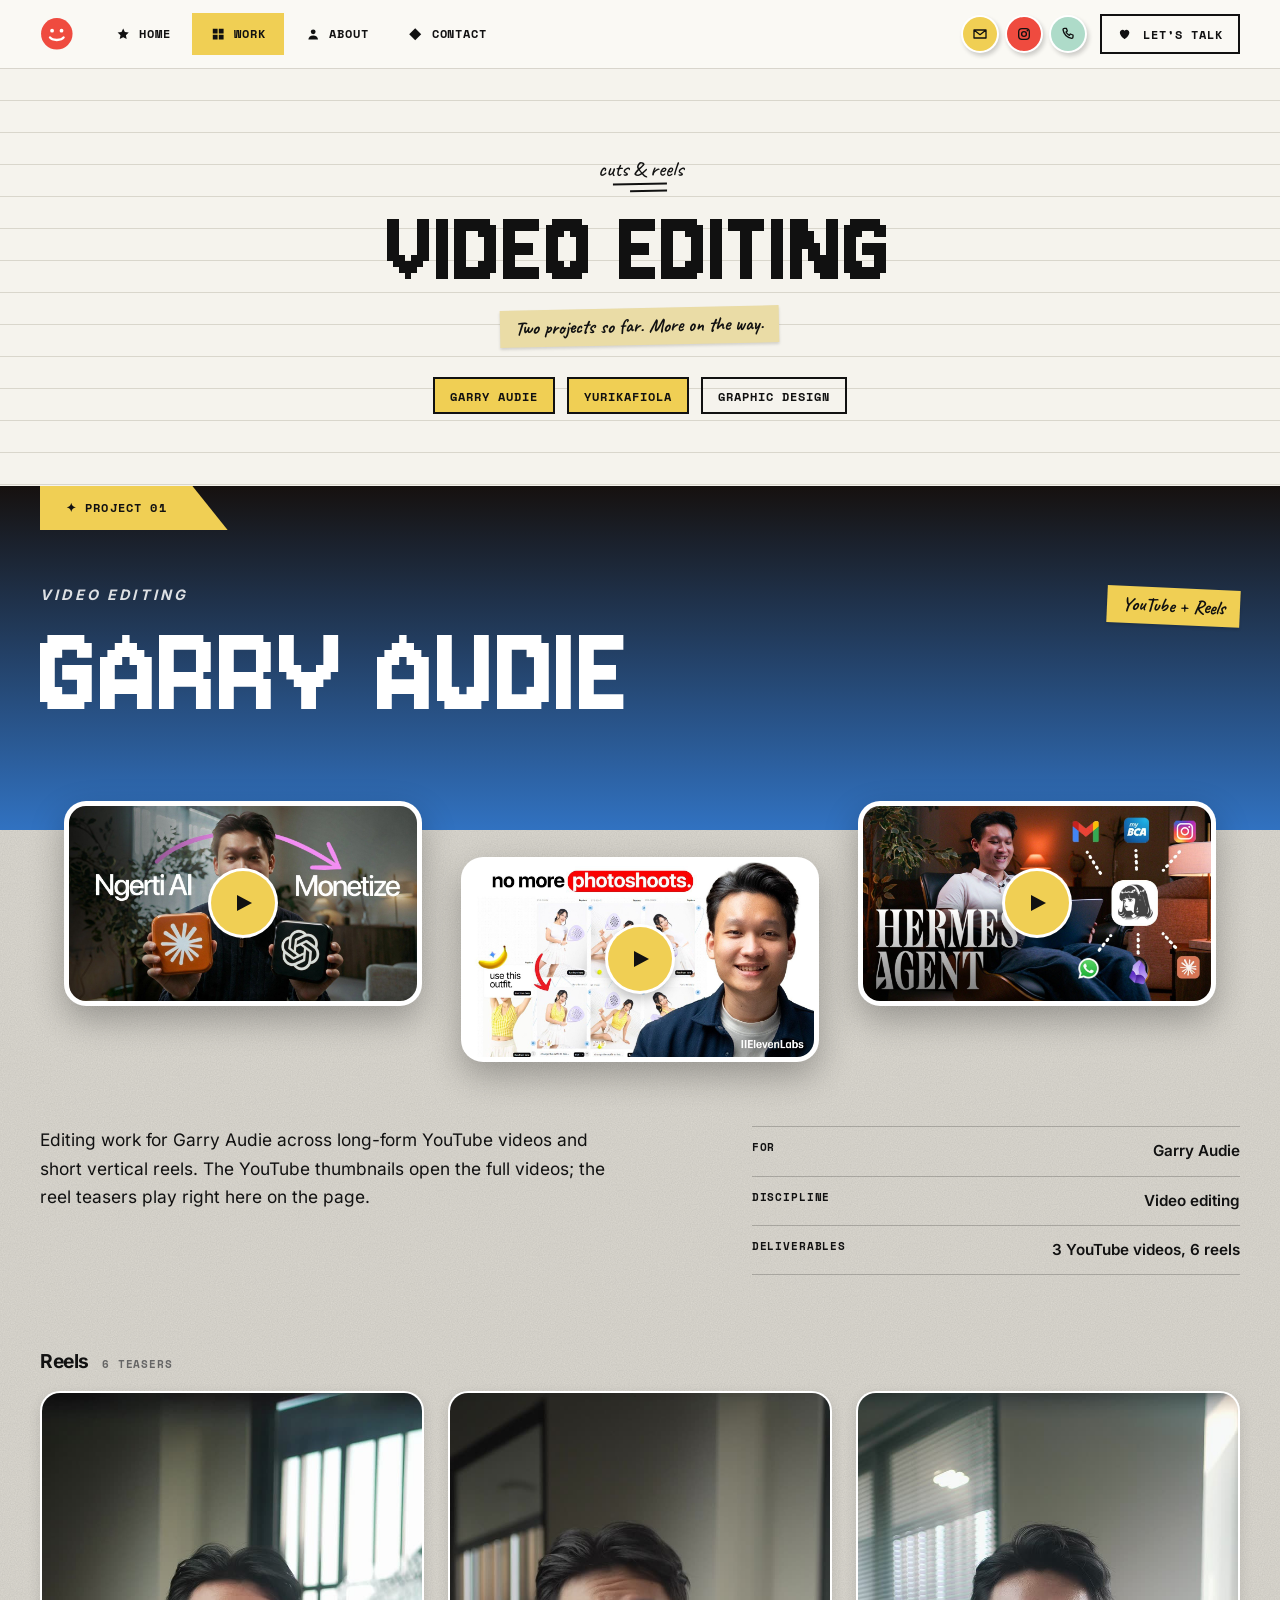
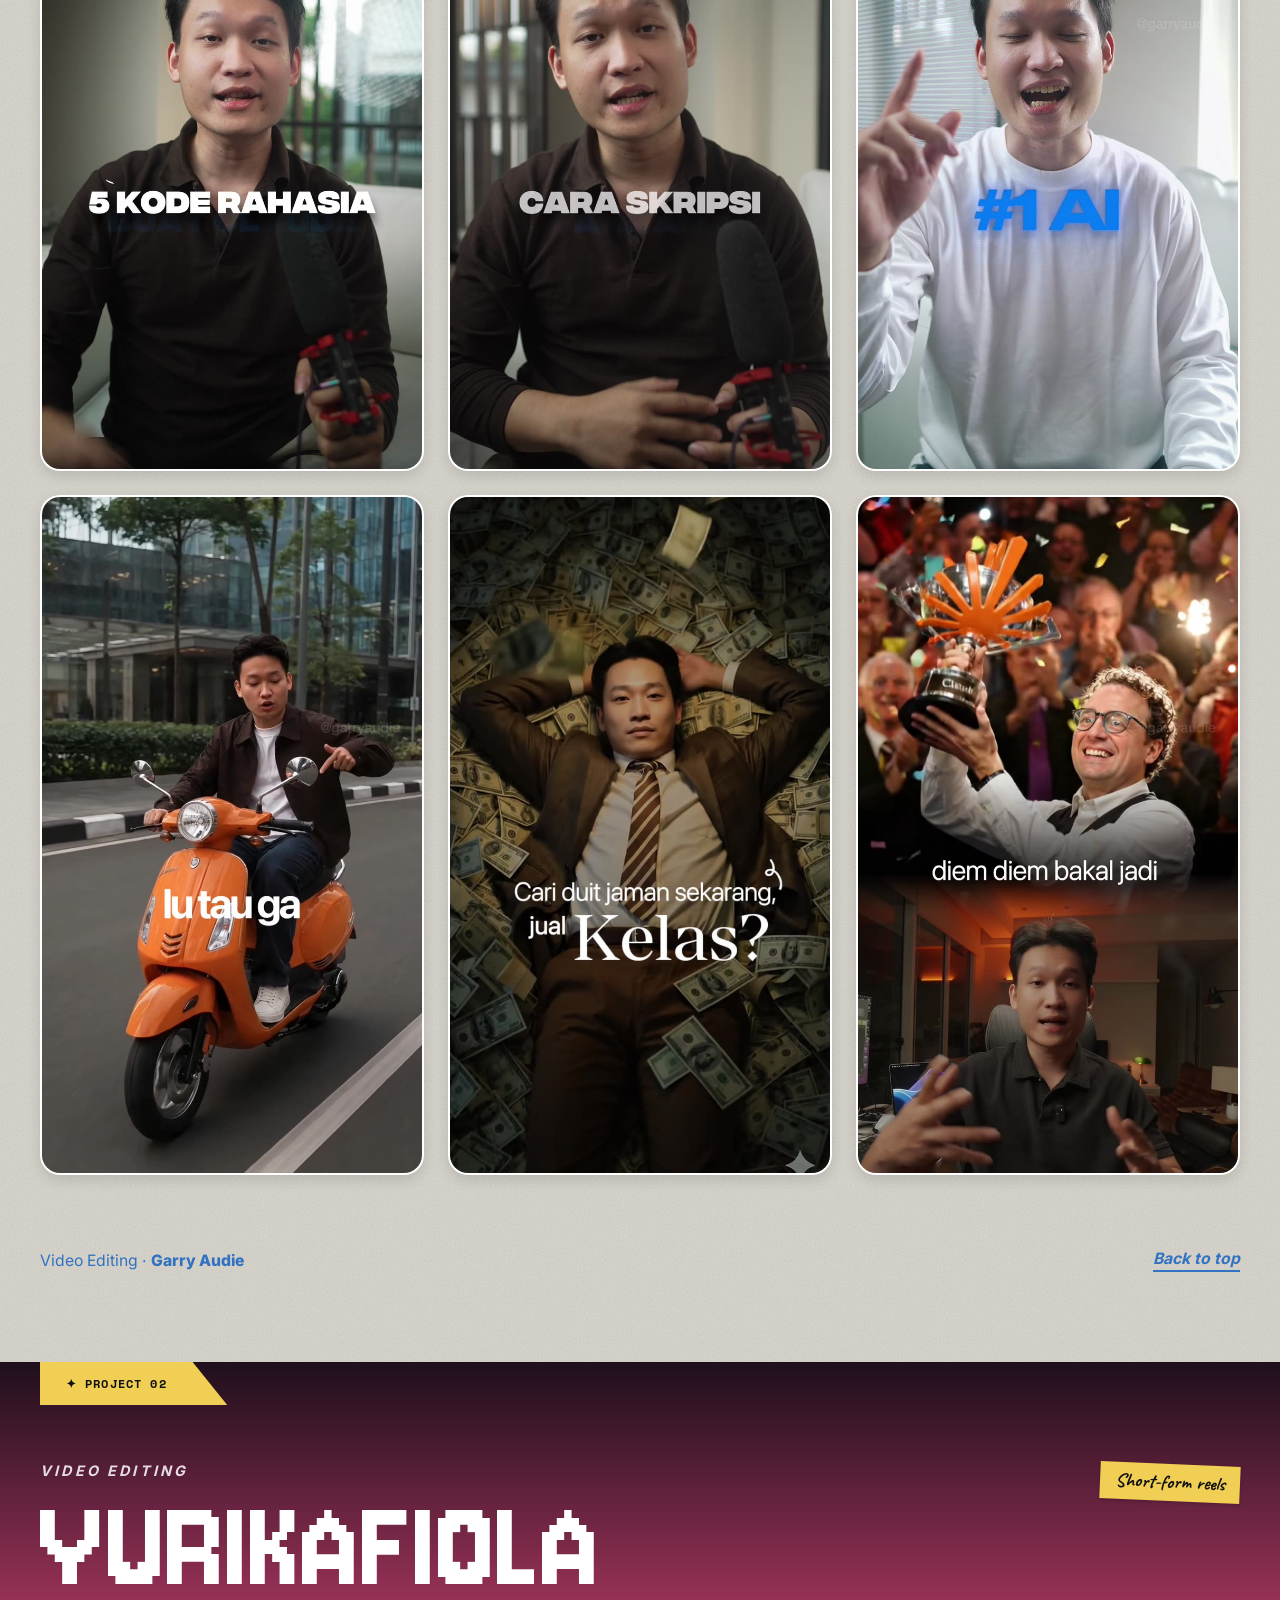
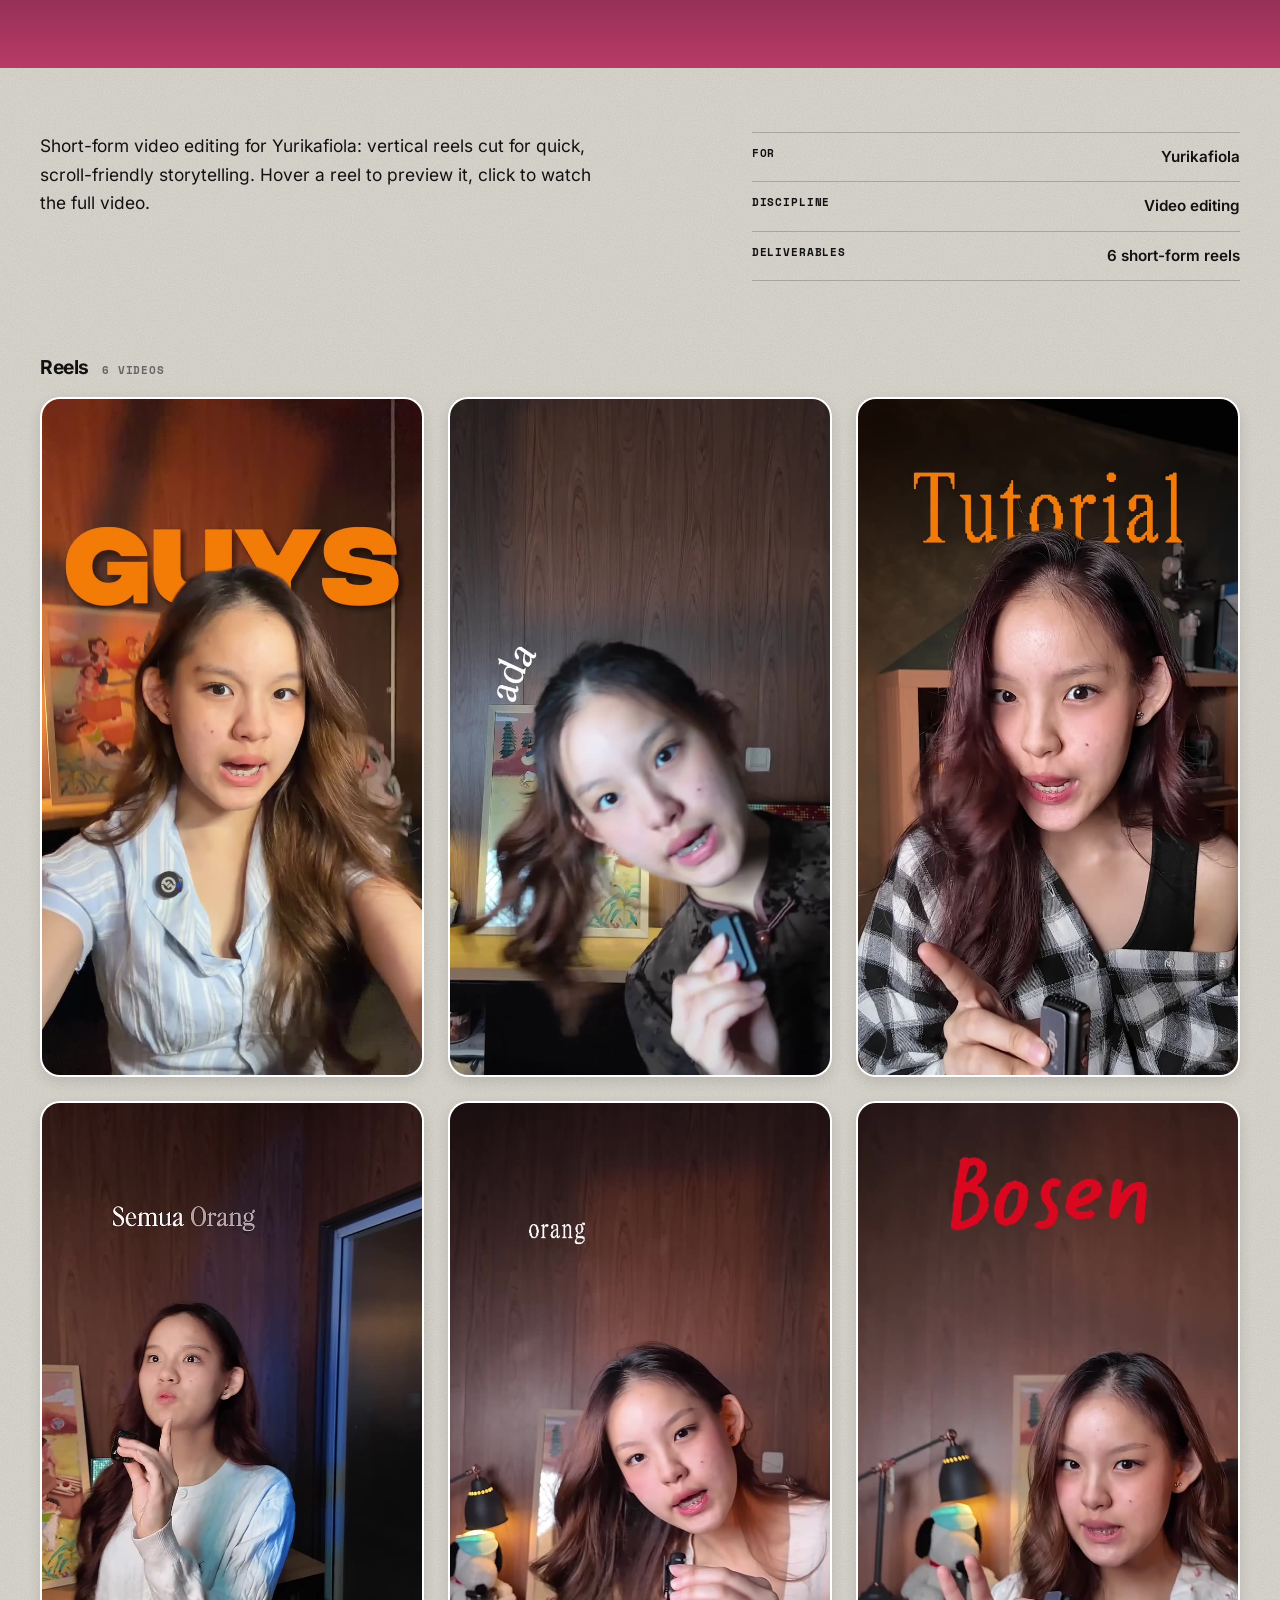
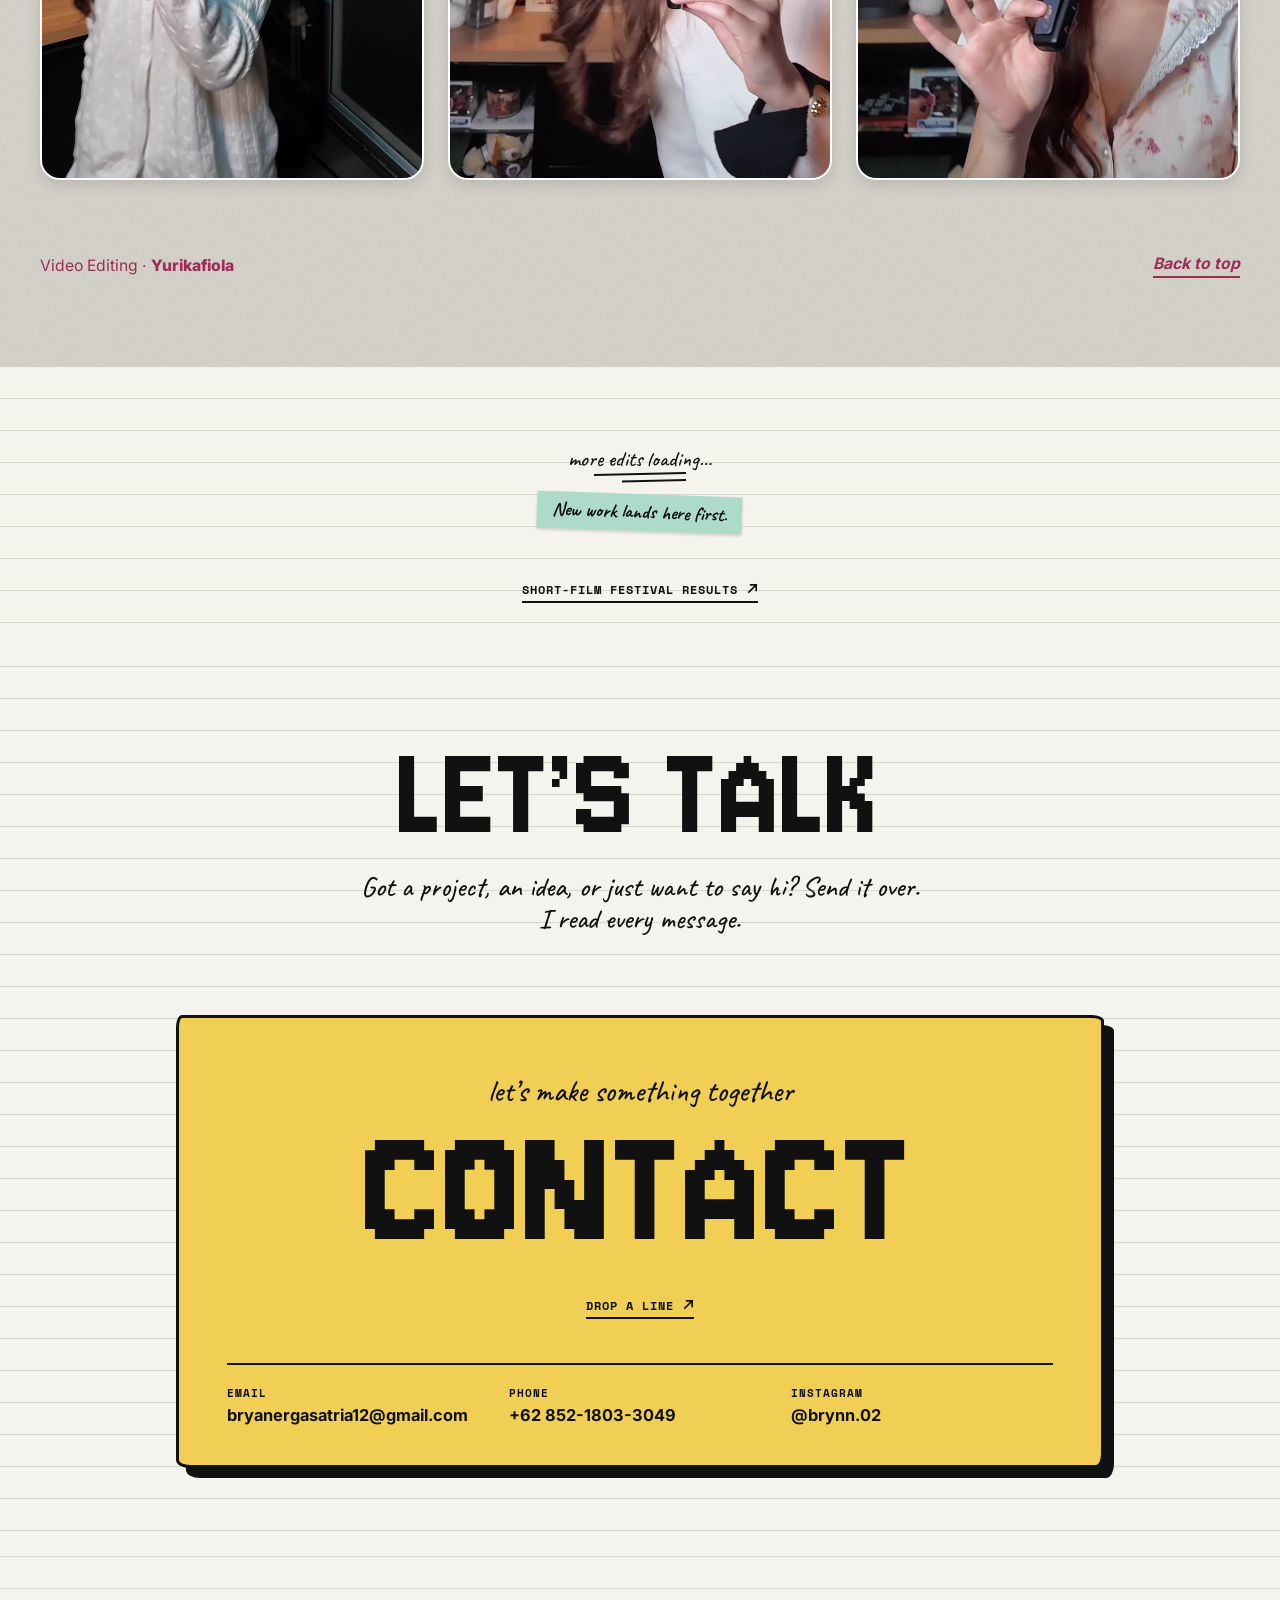
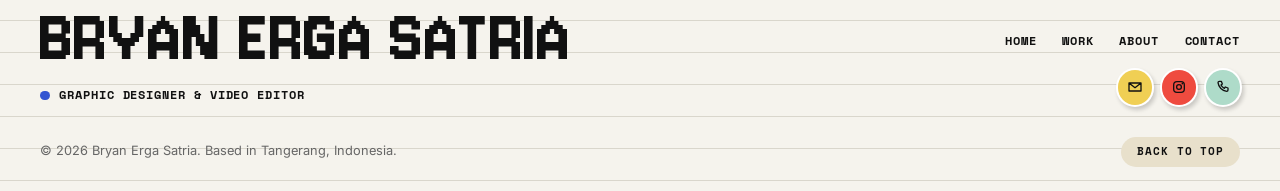
==== video-editing.html @ 9a875f82 "Portfolio Update 2026" ====
<!DOCTYPE html>
<html lang="en">
<head>
  <meta charset="utf-8">
  <meta name="viewport" content="width=device-width, initial-scale=1">
  <title>Video Editing — Bryan Erga Satria</title>
  <meta name="description" content="Video editing projects by Bryan Erga Satria. Coming soon.">
  <meta name="theme-color" content="#f5f3ed">
  <meta property="og:title" content="Video Editing — Bryan Erga Satria">
  <meta property="og:description" content="Video editing projects by Bryan Erga Satria. Coming soon.">
  <meta property="og:type" content="website">
  <link rel="icon" href="data:image/svg+xml,%3Csvg xmlns='http://www.w3.org/2000/svg' viewBox='0 0 32 32'%3E%3Ccircle cx='16' cy='16' r='15' fill='%23ef4b3f'/%3E%3Ccircle cx='11.5' cy='13' r='1.8' fill='%23fff'/%3E%3Ccircle cx='20.5' cy='13' r='1.8' fill='%23fff'/%3E%3Cpath d='M9.5 19.5c2 3.2 11 3.2 13 0' fill='none' stroke='%23fff' stroke-width='2.2' stroke-linecap='round'/%3E%3C/svg%3E">
  <link rel="preload" href="assets/fonts/jersey-10-latin-400-normal.woff2" as="font" type="font/woff2" crossorigin>
  <link rel="stylesheet" href="css/base.css">
  <link rel="stylesheet" href="css/components.css">
  <link rel="stylesheet" href="css/pages.css">
  <script src="js/reels-hover.js" defer></script>

</head>
<body id="top">
  <a class="skip-link" href="#main">Skip to content</a>

  <header class="site-header">
    <nav class="nav" aria-label="Main">
      <a class="nav__brand" href="index.html" aria-label="Bryan Erga Satria, home"><svg viewBox="0 0 32 32" aria-hidden="true"><circle cx="16" cy="16" r="15" fill="#ef4b3f"/><circle cx="11.5" cy="13" r="1.8" fill="#fff"/><circle cx="20.5" cy="13" r="1.8" fill="#fff"/><path d="M9.5 19.5c2 3.2 11 3.2 13 0" fill="none" stroke="#fff" stroke-width="2.2" stroke-linecap="round"/></svg></a>
      <ul class="nav__links">
        <li><a class="nav__link" href="index.html"><svg viewBox="0 0 24 24" aria-hidden="true"><path d="M12 2.5l2.8 6 6.5.7-4.8 4.5 1.3 6.5L12 17l-5.8 3.2 1.3-6.5L2.7 9.2l6.5-.7z" fill="currentColor"/></svg><span>Home</span></a></li>
        <li><a class="nav__link" href="index.html#work" aria-current="page"><svg viewBox="0 0 24 24" aria-hidden="true"><path d="M3 3h8v8H3zM13 3h8v8h-8zM3 13h8v8H3zM13 13h8v8h-8z" fill="currentColor"/></svg><span>Work</span></a></li>
        <li><a class="nav__link" href="about.html"><svg viewBox="0 0 24 24" aria-hidden="true"><circle cx="12" cy="8" r="4" fill="currentColor"/><path d="M4 21c0-4.4 3.6-7 8-7s8 2.6 8 7z" fill="currentColor"/></svg><span>About</span></a></li>
        <li><a class="nav__link" href="#contact"><svg viewBox="0 0 24 24" aria-hidden="true"><path d="M12 2l10 10-10 10L2 12z" fill="currentColor"/></svg><span>Contact</span></a></li>
      </ul>
      <div class="nav__actions">
        <ul class="nav__socials" aria-label="Quick contact">
          <li><a class="dot-btn dot-btn--yellow" href="mailto:bryanergasatria12@gmail.com" aria-label="Email Bryan"><svg viewBox="0 0 24 24" aria-hidden="true"><path d="M3 6h18v12H3zM3 6l9 7 9-7" fill="none" stroke="currentColor" stroke-width="2" stroke-linejoin="round"/></svg></a></li>
          <li><a class="dot-btn dot-btn--coral" href="https://www.instagram.com/brynn.02/" target="_blank" rel="noopener" aria-label="Bryan on Instagram"><svg viewBox="0 0 24 24" aria-hidden="true"><rect x="4" y="4" width="16" height="16" rx="5" fill="none" stroke="currentColor" stroke-width="2"/><circle cx="12" cy="12" r="3.6" fill="none" stroke="currentColor" stroke-width="2"/><circle cx="17" cy="7" r="1.2" fill="currentColor"/></svg></a></li>
          <li><a class="dot-btn dot-btn--mint" href="tel:+6285218033049" aria-label="Call Bryan"><svg viewBox="0 0 24 24" aria-hidden="true"><path d="M6.5 3.5h3l1.5 4-2 1.5a11 11 0 0 0 5 5l1.5-2 4 1.5v3a2 2 0 0 1-2 2A15 15 0 0 1 4.5 5.5a2 2 0 0 1 2-2z" fill="none" stroke="currentColor" stroke-width="2" stroke-linejoin="round"/></svg></a></li>
        </ul>
        <a class="btn btn--sm" href="#contact"><svg viewBox="0 0 24 24" aria-hidden="true"><path d="M12 20.5s-7.5-4.6-7.5-10.4A4.2 4.2 0 0 1 12 7.6a4.2 4.2 0 0 1 7.5 2.5c0 5.8-7.5 10.4-7.5 10.4z" fill="currentColor"/></svg><span>Let&rsquo;s talk</span></a>
      </div>
    </nav>
  </header>

  <main id="main">

    <section class="page-head paper-lines" aria-labelledby="ve-title">
      <div class="container">
        <header class="section-head">
          <p class="hand hand--underlined">cuts &amp; reels</p>
          <h1 class="section-head__title display" id="ve-title">Video Editing</h1>
          <p class="note note--cream">Two projects so far. More on the way.</p>
        </header>
        <nav class="page-head__jump" aria-label="Jump to a project">
          <a class="btn btn--sm btn--yellow" href="#garry-audie">Garry Audie</a>
          <a class="btn btn--sm btn--yellow" href="#yurikafiola">Yurikafiola</a>
          <a class="btn btn--sm" href="graphic-design.html">Graphic Design</a>
        </nav>
      </div>
    </section>

    <!-- =====================================================================
         VIDEO PROJECT TEMPLATE — to add a project, copy the whole
         <article class="project project--video"> block below, then change the
         id, title, text, colours (--project-a/-b/-ink), image/video paths and
         the YouTube hrefs. Put web-sized files in assets/img/video/<name>/web/.
         ===================================================================== -->

    <!-- ============ VIDEO PROJECT 01 · GARRY AUDIE ============ -->
    <article class="project project--video" id="garry-audie" aria-labelledby="ga-title" style="--project-a:#16110f; --project-b:#3172c1; --project-ink:#3172c1">
      <div class="project__hero">
        <span class="folder__tab project__tab">&#10022; Project 01</span>
        <div class="container">
          <header class="project__head">
            <div>
              <p class="project__kind">Video editing</p>
              <h2 class="project__title display" id="ga-title">Garry Audie</h2>
            </div>
            <p class="project__badge note">YouTube + Reels</p>
          </header>
          <h3 class="visually-hidden">YouTube videos</h3>
          <ul class="stories stories--wide" aria-label="YouTube videos: swipe to see all three" tabindex="0">
            <li class="story">
              <a class="story__link" href="https://youtu.be/me0Zrh69WgY?si=-MwRVGGGPpMwlbP0" target="_blank" rel="noopener" aria-label="Watch on YouTube: Ngerti AI, Monetize, presenter holding two app icons">
                <img src="assets/img/video/Garry%20Audie/web/yt-thumb1.jpg" alt="YouTube thumbnail: Ngerti AI, Monetize, presenter holding two app icons" width="1280" height="720" decoding="async">
                <span class="story__play" aria-hidden="true"></span>
              </a>
            </li>
            <li class="story">
              <a class="story__link" href="https://www.youtube.com/watch?v=xWl0jko4P94&t=35s" target="_blank" rel="noopener" aria-label="Watch on YouTube: no more photoshoots, presenter with AI-generated outfit photos">
                <img src="assets/img/video/Garry%20Audie/web/yt-thumb2.jpg" alt="YouTube thumbnail: no more photoshoots, presenter with AI-generated outfit photos" width="1280" height="720" loading="lazy" decoding="async">
                <span class="story__play" aria-hidden="true"></span>
              </a>
            </li>
            <li class="story">
              <a class="story__link" href="https://youtu.be/jevlr9bH1C8?si=Y7hnDaJYx0t_e1X2" target="_blank" rel="noopener" aria-label="Watch on YouTube: Hermes Agent, presenter on a sofa with a laptop and app icons">
                <img src="assets/img/video/Garry%20Audie/web/yt-thumb3.jpg" alt="YouTube thumbnail: Hermes Agent, presenter on a sofa with a laptop and app icons" width="1280" height="720" loading="lazy" decoding="async">
                <span class="story__play" aria-hidden="true"></span>
              </a>
            </li>
          </ul>
        </div>
      </div>

      <div class="project__body">
        <div class="container">
          <div class="project__info">
            <p class="project__desc">Editing work for Garry Audie across long-form YouTube videos and short vertical reels. The YouTube thumbnails open the full videos; the reel teasers play right here on the page.</p>
            <dl class="project__facts">
              <div><dt>For</dt><dd>Garry Audie</dd></div>
              <div><dt>Discipline</dt><dd>Video editing</dd></div>
              <div><dt>Deliverables</dt><dd>3 YouTube videos, 6 reels</dd></div>
            </dl>
          </div>

          <section class="gallery-group" aria-labelledby="ga-reels">
            <h3 class="gallery-group__title" id="ga-reels">Reels <span class="gallery-group__count">6 teasers</span></h3>
            <ul class="gallery gallery--reels">
            <li class="shot shot--video">
              <a href="https://www.tiktok.com/@garryaudie/video/7664337671346588948">
              <video muted loop playsinline preload="metadata" poster="assets/img/video/Garry%20Audie/web/reel-01.jpg" width="720" height="1280" aria-label="Reel teaser 1 of 6">
                <source src="assets/img/video/Garry%20Audie/web/reel-01.mp4" type="video/mp4">
                Your browser can't play this video.
              </video>
              </a>
            </li>
            <li class="shot shot--video">
              <a href="">
              <video muted loop playsinline preload="metadata" poster="assets/img/video/Garry%20Audie/web/reel-02.jpg" width="720" height="1280" aria-label="Reel teaser 2 of 6">
                <source src="assets/img/video/Garry%20Audie/web/reel-02.mp4" type="video/mp4">
                Your browser can't play this video.
              </video>
              </a>
            </li>
            <li class="shot shot--video">
              <a href="https://www.tiktok.com/@garryaudie/video/7676489433645845780">
              <video muted loop playsinline preload="metadata" poster="assets/img/video/Garry%20Audie/web/reel-03.jpg" width="720" height="1280" aria-label="Reel teaser 3 of 6">
                <source src="assets/img/video/Garry%20Audie/web/reel-03.mp4" type="video/mp4">
                Your browser can't play this video.
              </video>
              </a>
            </li>
            <li class="shot shot--video">
              <a href="https://www.tiktok.com/@garryaudie/video/7684215985280208135">
              <video muted loop playsinline preload="metadata" poster="assets/img/video/Garry%20Audie/web/reel-04.jpg" width="720" height="1280" aria-label="Reel teaser 4 of 6">
                <source src="assets/img/video/Garry%20Audie/web/reel-04.mp4" type="video/mp4">
                Your browser can't play this video.
              </video>
              </a>
            </li>
            <li class="shot shot--video">
              <a href="">
              <video muted loop playsinline preload="metadata" poster="assets/img/video/Garry%20Audie/web/reel-05.jpg" width="720" height="1280" aria-label="Reel teaser 5 of 6">
                <source src="assets/img/video/Garry%20Audie/web/reel-05.mp4" type="video/mp4">
                Your browser can't play this video.
              </video>
              </a>
            </li>
            <li class="shot shot--video">
              <video muted loop playsinline preload="metadata" poster="assets/img/video/Garry%20Audie/web/reel-06.jpg" width="720" height="1280" aria-label="Reel teaser 6 of 6">
                <source src="assets/img/video/Garry%20Audie/web/reel-06.mp4" type="video/mp4">
                Your browser can't play this video.
              </video>
            </li>
            </ul>
          </section>

          <p class="project__caption">
            <span>Video Editing &middot; <strong>Garry Audie</strong></span>
            <a href="#top">Back to top</a>
          </p>
        </div>
      </div>
    </article>

    <!-- ============ VIDEO PROJECT 02 · YURIKAFIOLA (reels only) ============ -->
    <article class="project project--video project--reels-only" id="yurikafiola" aria-labelledby="yf-title" style="--project-a:#1f0f1c; --project-b:#b83a67; --project-ink:#9c2d57">
      <div class="project__hero">
        <span class="folder__tab project__tab">&#10022; Project 02</span>
        <div class="container">
          <header class="project__head">
            <div>
              <p class="project__kind">Video editing</p>
              <h2 class="project__title display" id="yf-title">Yurikafiola</h2>
            </div>
            <p class="project__badge note">Short-form reels</p>
          </header>
        </div>
      </div>

      <div class="project__body">
        <div class="container">
          <div class="project__info">
            <p class="project__desc">Short-form video editing for Yurikafiola: vertical reels cut for quick, scroll-friendly storytelling. Hover a reel to preview it, click to watch the full video.</p>
            <dl class="project__facts">
              <div><dt>For</dt><dd>Yurikafiola</dd></div>
              <div><dt>Discipline</dt><dd>Video editing</dd></div>
              <div><dt>Deliverables</dt><dd>6 short-form reels</dd></div>
            </dl>
          </div>

          <section class="gallery-group" aria-labelledby="yf-reels">
            <h3 class="gallery-group__title" id="yf-reels">Reels <span class="gallery-group__count">6 videos</span></h3>
            <ul class="gallery gallery--reels">
            <li class="shot shot--video">
              <!-- ADD REEL LINK 1: paste the video URL into href (replace the #) -->
              <a href="#" target="_blank" rel="noopener" aria-label="Open reel 1 of 6">
                <video muted loop playsinline preload="metadata" poster="assets/img/video/Yurikafiola/web/reel-01.jpg" width="720" height="1280" aria-label="Reel 1 of 6 by Yurikafiola">
                  <source src="assets/img/video/Yurikafiola/web/reel-01.mp4" type="video/mp4">
                  Your browser can't play this video.
                </video>
              </a>
            </li>
            <li class="shot shot--video">
              <!-- ADD REEL LINK 2: paste the video URL into href (replace the #) -->
              <a href="#" target="_blank" rel="noopener" aria-label="Open reel 2 of 6">
                <video muted loop playsinline preload="metadata" poster="assets/img/video/Yurikafiola/web/reel-02.jpg" width="720" height="1280" aria-label="Reel 2 of 6 by Yurikafiola">
                  <source src="assets/img/video/Yurikafiola/web/reel-02.mp4" type="video/mp4">
                  Your browser can't play this video.
                </video>
              </a>
            </li>
            <li class="shot shot--video">
              <!-- ADD REEL LINK 3: paste the video URL into href (replace the #) -->
              <a href="#" target="_blank" rel="noopener" aria-label="Open reel 3 of 6">
                <video muted loop playsinline preload="metadata" poster="assets/img/video/Yurikafiola/web/reel-03.jpg" width="720" height="1280" aria-label="Reel 3 of 6 by Yurikafiola">
                  <source src="assets/img/video/Yurikafiola/web/reel-03.mp4" type="video/mp4">
                  Your browser can't play this video.
                </video>
              </a>
            </li>
            <li class="shot shot--video">
              <!-- ADD REEL LINK 4: paste the video URL into href (replace the #) -->
              <a href="#" target="_blank" rel="noopener" aria-label="Open reel 4 of 6">
                <video muted loop playsinline preload="metadata" poster="assets/img/video/Yurikafiola/web/reel-04.jpg" width="720" height="1280" aria-label="Reel 4 of 6 by Yurikafiola">
                  <source src="assets/img/video/Yurikafiola/web/reel-04.mp4" type="video/mp4">
                  Your browser can't play this video.
                </video>
              </a>
            </li>
            <li class="shot shot--video">
              <!-- ADD REEL LINK 5: paste the video URL into href (replace the #) -->
              <a href="#" target="_blank" rel="noopener" aria-label="Open reel 5 of 6">
                <video muted loop playsinline preload="metadata" poster="assets/img/video/Yurikafiola/web/reel-05.jpg" width="720" height="1280" aria-label="Reel 5 of 6 by Yurikafiola">
                  <source src="assets/img/video/Yurikafiola/web/reel-05.mp4" type="video/mp4">
                  Your browser can't play this video.
                </video>
              </a>
            </li>
            <li class="shot shot--video">
              <!-- ADD REEL LINK 6: paste the video URL into href (replace the #) -->
              <a href="#" target="_blank" rel="noopener" aria-label="Open reel 6 of 6">
                <video muted loop playsinline preload="metadata" poster="assets/img/video/Yurikafiola/web/reel-06.jpg" width="720" height="1280" aria-label="Reel 6 of 6 by Yurikafiola">
                  <source src="assets/img/video/Yurikafiola/web/reel-06.mp4" type="video/mp4">
                  Your browser can't play this video.
                </video>
              </a>
            </li>
            </ul>
          </section>

          <p class="project__caption">
            <span>Video Editing &middot; <strong>Yurikafiola</strong></span>
            <a href="#top">Back to top</a>
          </p>
        </div>
      </div>
    </article>

    <!-- ADD NEW VIDEO PROJECTS ABOVE THIS LINE -->
    <section class="more-soon paper-lines" aria-label="More projects">
      <p class="hand hand--underlined">more edits loading&hellip;</p>
      <p class="note note--mint">New work lands here first.</p>
      <p class="video-note"><a class="link-arrow" href="about.html#awards">Short-film festival results</a></p>
    </section>

  <section class="contact paper-lines" id="contact" aria-labelledby="contact-title">
    <div class="container">
      <h2 class="contact__title display" id="contact-title">Let&rsquo;s talk</h2>
      <p class="contact__intro hand">Got a project, an idea, or just want to say hi? Send it over. I read every message.</p>

      <div class="contact__stage">
        <div class="contact__panel">
          <p class="contact__kicker hand">let&rsquo;s make something together</p>
          <p class="contact__cta display" aria-hidden="true">Contact</p>
          <a class="link-arrow" href="mailto:bryanergasatria12@gmail.com">Drop a line</a>

          <ul class="contact__list">
            <li><span class="contact__label">Email</span><a class="contact__value" href="mailto:bryanergasatria12@gmail.com">bryanergasatria12@gmail.com</a></li>
            <li><span class="contact__label">Phone</span><a class="contact__value" href="tel:+6285218033049">+62 852-1803-3049</a></li>
            <li><span class="contact__label">Instagram</span><a class="contact__value" href="https://www.instagram.com/brynn.02/" target="_blank" rel="noopener">@brynn.02</a></li>
          </ul>
        </div>
      </div>
    </div>
  </section>

  </main>

  <footer class="site-footer">
    <div class="container">
      <div class="footer__top">
        <div>
          <p class="footer__name display">Bryan Erga Satria</p>
          <p class="footer__role mono">Graphic Designer &amp; Video Editor</p>
        </div>
        <div class="footer__side">
          <nav class="footer__nav" aria-label="Footer">
            <a href="index.html">Home</a>
            <a href="index.html#work">Work</a>
            <a href="about.html">About</a>
            <a href="#contact">Contact</a>
          </nav>
          <ul class="nav__socials" aria-label="Social links">
            <li><a class="dot-btn dot-btn--yellow" href="mailto:bryanergasatria12@gmail.com" aria-label="Email Bryan"><svg viewBox="0 0 24 24" aria-hidden="true"><path d="M3 6h18v12H3zM3 6l9 7 9-7" fill="none" stroke="currentColor" stroke-width="2" stroke-linejoin="round"/></svg></a></li>
            <li><a class="dot-btn dot-btn--coral" href="https://www.instagram.com/brynn.02/" target="_blank" rel="noopener" aria-label="Bryan on Instagram"><svg viewBox="0 0 24 24" aria-hidden="true"><rect x="4" y="4" width="16" height="16" rx="5" fill="none" stroke="currentColor" stroke-width="2"/><circle cx="12" cy="12" r="3.6" fill="none" stroke="currentColor" stroke-width="2"/><circle cx="17" cy="7" r="1.2" fill="currentColor"/></svg></a></li>
            <li><a class="dot-btn dot-btn--mint" href="tel:+6285218033049" aria-label="Call Bryan"><svg viewBox="0 0 24 24" aria-hidden="true"><path d="M6.5 3.5h3l1.5 4-2 1.5a11 11 0 0 0 5 5l1.5-2 4 1.5v3a2 2 0 0 1-2 2A15 15 0 0 1 4.5 5.5a2 2 0 0 1 2-2z" fill="none" stroke="currentColor" stroke-width="2" stroke-linejoin="round"/></svg></a></li>
          </ul>
        </div>
      </div>
      <div class="footer__bottom">
        <p>&copy; 2026 Bryan Erga Satria. Based in Tangerang, Indonesia.</p>
        <a class="footer__pill" href="#top">Back to top</a>
      </div>
    </div>
  </footer>
</body>
</html>
---- css/base.css ----
/* ==========================================================================
   BASE — fonts, design tokens, reset, typography, paper textures
   Bryan Erga Satria · Portfolio
   ========================================================================== */

@font-face {
  font-family: "Jersey 10";
  src: url("../assets/fonts/jersey-10-latin-400-normal.woff2") format("woff2");
  font-weight: 400;
  font-display: swap;
}
@font-face {
  font-family: "Inter";
  src: url("../assets/fonts/inter-latin-wght-normal.woff2") format("woff2");
  font-weight: 100 900;
  font-display: swap;
}
@font-face {
  font-family: "Space Mono";
  src: url("../assets/fonts/space-mono-latin-400-normal.woff2") format("woff2");
  font-weight: 400;
  font-display: swap;
}
@font-face {
  font-family: "Space Mono";
  src: url("../assets/fonts/space-mono-latin-700-normal.woff2") format("woff2");
  font-weight: 700;
  font-display: swap;
}
@font-face {
  font-family: "Caveat";
  src: url("../assets/fonts/caveat-latin-500-normal.woff2") format("woff2");
  font-weight: 500;
  font-display: swap;
}
@font-face {
  font-family: "Caveat";
  src: url("../assets/fonts/caveat-latin-700-normal.woff2") format("woff2");
  font-weight: 700;
  font-display: swap;
}
@font-face {
  font-family: "EB Garamond";
  src: url("../assets/fonts/eb-garamond-latin-500-normal.woff2") format("woff2");
  font-weight: 500;
  font-display: swap;
}


:root {
  /* colour */
  --paper: #f5f3ed;
  --paper-line: #d9d6cc;
  --grey: #dcd9d1;
  --surface: #ffffff;
  --ink: #111111;
  --muted: #666666;
  --border: #d8d5cc;
  --yellow: #f0cf54;
  --coral: #ef4b3f;
  --mint: #aedbc9;
  --cream: #eadca6;
  --lavender: #b9c5ee;
  --blue: #3355d1;
  --red-serif: #b3262a;

  /* type */
  --font-display: "Jersey 10", "Arial Narrow", Impact, sans-serif;
  --font-body: "Inter", system-ui, -apple-system, "Segoe UI", Roboto, sans-serif;
  --font-mono: "Space Mono", ui-monospace, "SFMono-Regular", Menlo, monospace;
  --font-hand: "Caveat", "Comic Sans MS", cursive;
  --font-serif: "EB Garamond", Garamond, Georgia, serif;

  /* layout */
  --max: 1200px;
  --gutter: clamp(1.25rem, 4vw, 2.5rem);
  --nav-h: 4.25rem;
  --radius: 20px;

  /* motion */
  --ease: cubic-bezier(0.22, 0.8, 0.3, 1);

  /* paper grain (inline SVG noise, no extra request) */
  --noise: url("data:image/svg+xml,%3Csvg xmlns='http://www.w3.org/2000/svg' width='180' height='180'%3E%3Cfilter id='n'%3E%3CfeTurbulence type='fractalNoise' baseFrequency='.85' numOctaves='2' stitchTiles='stitch'/%3E%3CfeColorMatrix values='0 0 0 0 0 0 0 0 0 0 0 0 0 0 0 0 0 0 .09 0'/%3E%3C/filter%3E%3Crect width='100%25' height='100%25' filter='url(%23n)'/%3E%3C/svg%3E");

  /* small icon: diagonal arrow (used by .link-arrow) */
  --arrow-dark: url("data:image/svg+xml,%3Csvg xmlns='http://www.w3.org/2000/svg' viewBox='0 0 12 12'%3E%3Cpath d='M2 10 10 2M4 2h6v6' fill='none' stroke='%23111' stroke-width='1.8' stroke-linecap='square'/%3E%3C/svg%3E");
  --arrow-light: url("data:image/svg+xml,%3Csvg xmlns='http://www.w3.org/2000/svg' viewBox='0 0 12 12'%3E%3Cpath d='M2 10 10 2M4 2h6v6' fill='none' stroke='%23fff' stroke-width='1.8' stroke-linecap='square'/%3E%3C/svg%3E");
}

/* ---------- Reset ---------------------------------------------------------- */
*,
*::before,
*::after {
  box-sizing: border-box;
}

html {
  scroll-behavior: smooth;
  scroll-padding-top: calc(var(--nav-h) + 1rem);
  -webkit-text-size-adjust: 100%;
          text-size-adjust: 100%;
}

body {
  margin: 0;
  font: 400 1rem/1.6 var(--font-body);
  color: var(--ink);
  background: var(--paper);
  -webkit-font-smoothing: antialiased;
  overflow-x: clip;
}

img,
svg,
picture {
  display: block;
  max-width: 100%;
}
img {
  height: auto;
}

h1, h2, h3, h4, p, ul, ol, dl, dd, figure {
  margin: 0;
}
ul, ol {
  padding: 0;
  list-style: none;
}

a {
  color: inherit;
  text-decoration: none;
}

button {
  font: inherit;
  color: inherit;
}

:focus-visible {
  outline: 3px solid var(--ink);
  outline-offset: 3px;
  border-radius: 2px;
}

::selection {
  background: var(--yellow);
  color: var(--ink);
}

@media (prefers-reduced-motion: reduce) {
  html {
    scroll-behavior: auto;
  }
  *,
  *::before,
  *::after {
    animation: none !important;
    transition: none !important;
  }
}

/* ---------- Accessibility helpers ---------------------------------------- */
.visually-hidden {
  position: absolute !important;
  width: 1px;
  height: 1px;
  margin: -1px;
  padding: 0;
  overflow: hidden;
  clip: rect(0 0 0 0);
  clip-path: inset(50%);
  white-space: nowrap;
  border: 0;
}

.skip-link {
  position: fixed;
  top: 0.75rem;
  left: 0.75rem;
  z-index: 1000;
  padding: 0.6rem 1rem;
  background: var(--ink);
  color: #fff;
  font: 700 0.8rem/1 var(--font-mono);
  text-transform: uppercase;
  transform: translateY(-200%);
}
.skip-link:focus {
  transform: none;
}

/* ---------- Layout helpers ------------------------------------------------- */
.container {
  width: min(100% - 2 * var(--gutter), var(--max));
  margin-inline: auto;
}

.section {
  padding-block: clamp(3.5rem, 8vw, 7rem);
}

/* ---------- Paper surfaces -------------------------------------------------- */
/* ruled notebook paper (hero, featured works, contact) */
.paper-lines {
  background-color: var(--paper);
  background-image: repeating-linear-gradient(
    to bottom,
    transparent 0 31px,
    var(--paper-line) 31px 32px
  );
}

/* blue graph paper (about) */
.paper-grid {
  background-color: #e6e5e1;
  background-image:
    linear-gradient(rgba(74, 104, 190, 0.2) 1px, transparent 1px),
    linear-gradient(90deg, rgba(74, 104, 190, 0.2) 1px, transparent 1px),
    var(--noise);
  background-size: 28px 28px, 28px 28px, 180px 180px;
}

/* ---------- Typography ------------------------------------------------------ */
/* Pixel display face — big headings */
.display {
  font-family: var(--font-display);
  font-weight: 400;
  line-height: 0.82;
  letter-spacing: 0.005em;
  text-transform: uppercase;
}

/* handwritten annotations */
.hand {
  font-family: var(--font-hand);
  font-weight: 500;
  font-size: 1.35rem;
  line-height: 1.15;
}

/* small mono label */
.mono {
  font-family: var(--font-mono);
  font-weight: 700;
  font-size: 0.72rem;
  letter-spacing: 0.08em;
  text-transform: uppercase;
}

/* section header block (handwritten lead-in + display title + taped note) */
.section-head {
  display: grid;
  justify-items: center;
  gap: 0.75rem;
  text-align: center;
  margin-bottom: clamp(2.5rem, 6vw, 4.5rem);
}
.section-head__title {
  font-size: clamp(3.6rem, 9vw, 7rem);
}
---- css/components.css ----
/* ==========================================================================
   COMPONENTS — reusable pieces shared across every page
   ========================================================================== */

/* ---------- Navbar ---------------------------------------------------------- */
.site-header {
  position: sticky;
  top: 0;
  z-index: 100;
  background: rgba(250, 249, 245, 0.94);
  border-bottom: 1px solid var(--border);
  -webkit-backdrop-filter: blur(8px);
          backdrop-filter: blur(8px);
}

.nav {
  display: flex;
  align-items: center;
  gap: 0.75rem;
  min-height: var(--nav-h);
  width: min(100% - 2 * var(--gutter), 1360px);
  margin-inline: auto;
}

.nav__brand {
  flex: none;
  width: 2.1rem;
  height: 2.1rem;
  transition: transform 0.3s var(--ease);
}
.nav__brand:hover {
  transform: rotate(-12deg) scale(1.08);
}

.nav__links {
  display: flex;
  gap: 0.2rem;
  margin-left: 0.75rem;
}

.nav__link {
  position: relative;
  display: inline-flex;
  align-items: center;
  gap: 0.55rem;
  padding: 0.85rem 1.15rem;
  font: 700 0.72rem/1 var(--font-mono);
  letter-spacing: 0.08em;
  text-transform: uppercase;
  transition: background-color 0.2s;
}
.nav__link svg {
  width: 0.9rem;
  height: 0.9rem;
  flex: none;
}
/* underline that slides in on hover */
.nav__link::after {
  content: "";
  position: absolute;
  left: 1.15rem;
  right: 1.15rem;
  bottom: 0.45rem;
  height: 2px;
  background: currentColor;
  transform: scaleX(0);
  transform-origin: left;
  transition: transform 0.28s var(--ease);
}
.nav__link:hover::after {
  transform: scaleX(1);
}
.nav__link[aria-current="page"] {
  background: var(--yellow);
}
.nav__link[aria-current="page"]::after {
  display: none;
}

.nav__actions {
  display: flex;
  align-items: center;
  gap: 0.9rem;
  margin-left: auto;
}
.nav__socials {
  display: flex;
  gap: 0.6rem;
}

/* round social buttons */
.dot-btn {
  display: grid;
  place-items: center;
  width: 2.15rem;
  height: 2.15rem;
  border-radius: 50%;
  color: var(--ink);
  box-shadow: 0 0 0 2px #fff, 2px 3px 4px 2px rgba(0, 0, 0, 0.18);
  transition: transform 0.25s var(--ease);
}
.dot-btn svg {
  width: 1rem;
  height: 1rem;
}
.dot-btn:hover {
  transform: translateY(-3px) rotate(-6deg);
}
.dot-btn--yellow { background: var(--yellow); }
.dot-btn--coral  { background: var(--coral); }
.dot-btn--mint   { background: var(--mint); }

/* ---------- Buttons --------------------------------------------------------- */
.btn {
  display: inline-flex;
  align-items: center;
  gap: 0.7rem;
  padding: 0.85rem 1.2rem;
  border: 2px solid var(--ink);
  background: transparent;
  color: var(--ink);
  font: 700 0.76rem/1 var(--font-mono);
  letter-spacing: 0.08em;
  text-transform: uppercase;
  cursor: pointer;
  transition: transform 0.2s var(--ease), box-shadow 0.2s var(--ease),
    background-color 0.2s, color 0.2s;
}
.btn svg {
  width: 0.95rem;
  height: 0.95rem;
}
.btn:hover {
  transform: translate(-2px, -2px);
  box-shadow: 4px 4px 0 var(--ink);
}
.btn--sm {
  padding: 0.65rem 0.95rem;
}

/* dark button with coloured square icon, as in the reference */
.btn--dark {
  gap: 0.9rem;
  padding: 0.45rem 1.3rem 0.45rem 0.45rem;
  background: var(--ink);
  color: #fff;
}
.btn--dark:hover {
  box-shadow: 4px 4px 0 var(--coral);
}
.btn__icon {
  display: grid;
  place-items: center;
  width: 2.1rem;
  height: 2.1rem;
  background: var(--coral);
}
.btn__icon::after {
  content: "";
  width: 0.8rem;
  height: 0.8rem;
  background: var(--arrow-light) center / contain no-repeat;
}

.btn--yellow {
  background: var(--yellow);
}

/* text link with underline + diagonal arrow */
.link-arrow {
  display: inline-flex;
  align-items: center;
  gap: 0.55rem;
  padding-bottom: 0.4rem;
  border-bottom: 2px solid currentColor;
  font: 700 0.76rem/1 var(--font-mono);
  letter-spacing: 0.08em;
  text-transform: uppercase;
}
.link-arrow::after {
  content: "";
  width: 0.7rem;
  height: 0.7rem;
  background: var(--arrow-dark) center / contain no-repeat;
  transition: transform 0.2s var(--ease);
}
.link-arrow:hover::after {
  transform: translate(3px, -3px);
}
.link-arrow--light {
  color: #fff;
}
.link-arrow--light::after {
  background-image: var(--arrow-light);
}

/* ---------- Stickers, notes, tape, doodles ----------------------------------- */
.chip {
  display: inline-block;
  padding: 0.5rem 1rem;
  border-radius: 999px;
  font: 700 0.7rem/1 var(--font-mono);
  letter-spacing: 0.08em;
  text-transform: uppercase;
  box-shadow: 0 0 0 3px rgba(255, 255, 255, 0.9), 0 4px 8px rgba(0, 0, 0, 0.12);
}
.chip--mint  { background: var(--mint); }
.chip--cream { background: var(--cream); }
.chip--yellow { background: var(--yellow); }

.note {
  display: inline-block;
  padding: 0.5rem 0.95rem;
  background: var(--yellow);
  color: var(--ink);
  font: 700 1.2rem/1.1 var(--font-hand);
  box-shadow: 0 2px 3px rgba(0, 0, 0, 0.14);
  transform: rotate(-2.5deg);
}
.note--mint  { background: var(--mint); transform: rotate(2deg); }
.note--cream { background: var(--cream); transform: rotate(-1.2deg); }

/* translucent washi tape; ends are notched */
.tape {
  position: absolute;
  z-index: 3;
  width: 5.4rem;
  height: 1.7rem;
  background: rgba(240, 207, 84, 0.62);
  transform: rotate(-5deg);
  pointer-events: none;
  clip-path: polygon(0 0, 4% 12%, 0 25%, 4% 38%, 0 50%, 4% 62%, 0 75%, 4% 88%, 0 100%,
    100% 100%, 96% 88%, 100% 75%, 96% 62%, 100% 50%, 96% 38%, 100% 25%, 96% 12%, 100% 0);
}
.tape--white { background: rgba(255, 255, 255, 0.7); }
.tape--pink  { background: rgba(244, 163, 190, 0.6); }
.tape--blue  { background: rgba(160, 182, 240, 0.65); }

/* double hand-drawn underline */
.hand--underlined {
  position: relative;
  display: inline-block;
  padding-bottom: 0.65rem;
}
.hand--underlined::after {
  content: "";
  position: absolute;
  left: 18%;
  right: 18%;
  bottom: 0;
  height: 9px;
  background:
    linear-gradient(currentColor 0 0) top / 100% 2px no-repeat,
    linear-gradient(currentColor 0 0) bottom right / 70% 2px no-repeat;
  transform: rotate(-1.2deg);
}

/* inline svg doodles (arrows, scribbles) */
.doodle {
  position: absolute;
  pointer-events: none;
  overflow: visible;
}

/* ---------- Tags ---------------------------------------------------------------- */
.tags {
  display: flex;
  flex-wrap: wrap;
  gap: 0.5rem;
}
.tag {
  display: inline-block;
  padding: 0.6rem 0.85rem;
  background: var(--ink);
  color: #fff;
  font: 700 0.7rem/1 var(--font-mono);
  letter-spacing: 0.08em;
  text-transform: uppercase;
  transition: background-color 0.2s, color 0.2s, transform 0.2s var(--ease);
}
a.tag:hover {
  background: #fff;
  color: var(--ink);
  transform: translateY(-2px);
}

/* ---------- Folder panels (Featured Works) --------------------------------------- */
.folders {
  display: grid;
  gap: clamp(2.5rem, 5vw, 4rem);
}

.folder {
  --folder: var(--yellow);
  position: relative;
}
.folder--coral {
  --folder: var(--coral);
}

.folder__tab {
  display: inline-flex;
  align-items: center;
  gap: 0.6rem;
  padding: 1rem 3.8rem 1rem 1.6rem;
  background: var(--folder);
  font: 700 0.74rem/1 var(--font-mono);
  letter-spacing: 0.1em;
  text-transform: uppercase;
  clip-path: polygon(0 0, calc(100% - 2.2rem) 0, 100% 100%, 0 100%);
}

.folder__body {
  position: relative;
  display: grid;
  grid-template-columns: minmax(0, 1fr) minmax(0, 1.05fr);
  gap: clamp(1.5rem, 4vw, 3.5rem);
  min-height: 27rem;
  padding: clamp(1.5rem, 4vw, 3.25rem);
  background: var(--folder);
}

.folder__info {
  display: flex;
  flex-direction: column;
  align-items: flex-start;
  gap: 1.1rem;
}
.folder__meta {
  display: flex;
  align-items: center;
  gap: 0.6rem;
}
.folder__meta::before {
  content: "";
  width: 0.55rem;
  height: 0.55rem;
  border-radius: 50%;
  background: var(--ink);
}
.folder__title {
  font: 700 clamp(2.6rem, 6vw, 4.4rem)/1 var(--font-body);
  letter-spacing: -0.04em;
}
.folder__text {
  max-width: 24rem;
  font-size: 0.95rem;
  line-height: 1.55;
}
.folder__info .tags {
  margin-top: auto;
  padding-top: 1.5rem;
}

.folder__media {
  position: relative;
  display: block;
  align-self: center;
}

/* paper collage of posters (Graphic Design folder) */
.collage {
  position: relative;
  min-height: clamp(19rem, 34vw, 25rem);
}
.collage__item {
  position: absolute;
  width: 46%;
  padding: 0.4rem;
  background: #fff;
  box-shadow: 0 8px 20px rgba(0, 0, 0, 0.22);
  transition: transform 0.4s var(--ease);
}
.collage__item img {
  width: 100%;
  aspect-ratio: 4 / 5;
  object-fit: cover;
}
.collage__item:nth-child(1) { left: 0;   top: 14%; transform: rotate(-7deg); }
.collage__item:nth-child(2) { left: 27%; top: 0;   transform: rotate(2deg); z-index: 2; }
.collage__item:nth-child(3) { right: 0;  top: 17%; transform: rotate(8deg); }

.folder:hover .collage__item:nth-child(1) { transform: rotate(-10deg) translate(-8px, 4px); }
.folder:hover .collage__item:nth-child(2) { transform: rotate(1deg) translateY(-8px); }
.folder:hover .collage__item:nth-child(3) { transform: rotate(11deg) translate(8px, 4px); }

/* ---------- Video player mock (placeholder visual) ----------------------------------- */
.player {
  position: relative;
  border: 3px solid var(--ink);
  background: var(--ink);
  box-shadow: 8px 8px 0 rgba(17, 17, 17, 0.9);
}
.player__screen {
  position: relative;
  display: grid;
  place-items: center;
  aspect-ratio: 16 / 9;
  background:
    repeating-linear-gradient(0deg, rgba(255, 255, 255, 0.04) 0 2px, transparent 2px 5px),
    radial-gradient(120% 120% at 30% 20%, #3a3a3a 0%, #151515 60%);
}
.player__rec {
  position: absolute;
  top: 0.9rem;
  left: 1rem;
  display: flex;
  align-items: center;
  gap: 0.5rem;
  color: #fff;
  font: 700 0.66rem/1 var(--font-mono);
  letter-spacing: 0.1em;
}
.player__rec::before {
  content: "";
  width: 0.6rem;
  height: 0.6rem;
  border-radius: 50%;
  background: var(--coral);
}
.player__play {
  display: grid;
  place-items: center;
  width: clamp(3.6rem, 9vw, 5.5rem);
  aspect-ratio: 1;
  border-radius: 50%;
  background: var(--yellow);
  transition: transform 0.3s var(--ease);
}
.player__play::before {
  content: "";
  margin-left: 8%;
  border-style: solid;
  border-width: 0.9rem 0 0.9rem 1.5rem;
  border-color: transparent transparent transparent var(--ink);
}
.player:hover .player__play {
  transform: scale(1.08);
}
.player__timeline {
  display: grid;
  gap: 0.35rem;
  padding: 0.7rem 0.9rem 0.9rem;
  background: #1c1c1c;
}
.player__row {
  display: flex;
  gap: 0.3rem;
}
.clip {
  height: 0.8rem;
  border-radius: 2px;
  background: var(--yellow);
  flex: none;
  width: var(--w, 20%);
}
.clip--coral { background: var(--coral); }
.clip--mint  { background: var(--mint); }
.clip--ghost { background: transparent; }
.player__stamp {
  position: absolute;
  right: -0.8rem;
  bottom: 18%;
  padding: 0.55rem 0.9rem;
  border: 3px solid var(--ink);
  background: #fff;
  color: var(--ink);
  font: 700 0.8rem/1 var(--font-mono);
  letter-spacing: 0.14em;
  text-transform: uppercase;
  transform: rotate(-7deg);
  box-shadow: 4px 4px 0 var(--ink);
}

/* ---------- Postage-stamp photo frame (About) ----------------------------------------- */
.stamp-wrap {
  position: relative;
  filter: drop-shadow(0 8px 10px rgba(0, 0, 0, 0.22));
  transform: rotate(-2deg);
}
.stamp {
  --r: 8px;
  --g: 22px;
  padding: calc(var(--r) * 2.4);
  background: #fff;
  -webkit-mask:
    radial-gradient(circle var(--r) at 50% 0, #0000 97%, #000) 50% 0 / var(--g) var(--r) repeat-x,
    radial-gradient(circle var(--r) at 50% 100%, #0000 97%, #000) 50% 100% / var(--g) var(--r) repeat-x,
    radial-gradient(circle var(--r) at 0 50%, #0000 97%, #000) 0 50% / var(--r) var(--g) repeat-y,
    radial-gradient(circle var(--r) at 100% 50%, #0000 97%, #000) 100% 50% / var(--r) var(--g) repeat-y,
    linear-gradient(#000 0 0) 50% 50% / calc(100% - 2 * var(--r)) calc(100% - 2 * var(--r)) no-repeat;
          mask:
    radial-gradient(circle var(--r) at 50% 0, #0000 97%, #000) 50% 0 / var(--g) var(--r) repeat-x,
    radial-gradient(circle var(--r) at 50% 100%, #0000 97%, #000) 50% 100% / var(--g) var(--r) repeat-x,
    radial-gradient(circle var(--r) at 0 50%, #0000 97%, #000) 0 50% / var(--r) var(--g) repeat-y,
    radial-gradient(circle var(--r) at 100% 50%, #0000 97%, #000) 100% 50% / var(--r) var(--g) repeat-y,
    linear-gradient(#000 0 0) 50% 50% / calc(100% - 2 * var(--r)) calc(100% - 2 * var(--r)) no-repeat;
}
.stamp__photo {
  aspect-ratio: 4 / 5;
  overflow: hidden;
  background: var(--yellow);
}
.stamp__photo img {
  width: 100%;
  height: 100%;
  object-fit: cover;
  object-position: 48% 12%;
  transform: scale(1.22);
  transform-origin: 48% 18%;
}

/* ---------- Software tool tiles ------------------------------------------------------- */
.tools {
  display: flex;
  flex-wrap: wrap;
  gap: 0.9rem 0.8rem;
}
.tool {
  display: grid;
  justify-items: center;
  gap: 0.4rem;
  width: 4.4rem;
}
.tool__icon {
  display: grid;
  place-items: center;
  width: 3.2rem;
  height: 3.2rem;
  border: 2px solid currentColor;
  border-radius: 0.85rem;
  background: var(--tile, var(--ink));
  font: 700 1.1rem/1 var(--font-body);
  letter-spacing: -0.04em;
  transition: transform 0.25s var(--ease);
}
.tool__icon img {
  display: block;
  width: 70%;
  height: 70%;
  object-fit: contain;
}
.tool:hover .tool__icon {
  transform: translateY(-3px) rotate(-4deg);
}
.tool__name {
  font: 700 0.6rem/1.15 var(--font-mono);
  letter-spacing: 0.04em;
  text-align: center;
  text-transform: uppercase;
}
.tool__icon--ps { --tile: #001e36; color: #31a8ff; }
.tool__icon--ai { --tile: #2e1400; color: #ff9a00; }
.tool__icon--pr { --tile: #0b0b4a; color: #a9a9ff; }
.tool__icon--ae { --tile: #1a083b; color: #c99aff; }
.tool__icon--cc { --tile: #f6f3f3; color: #090909; }
.tool__icon--fg { --tile: #ffffff; color: #111111; }

/* ---------- Contact section (closing statement) ----------------------------------------- */
.contact {
  padding: clamp(3.5rem, 8vw, 6.5rem) 0 clamp(3rem, 7vw, 5.5rem);
  text-align: center;
}
.contact__title {
  font-size: clamp(4.4rem, 12vw, 8.8rem);
}
.contact__intro {
  max-width: 36rem;
  margin: 1.1rem auto 0;
  font-size: clamp(1.35rem, 2.5vw, 1.75rem);
}

.contact__stage {
  position: relative;
  width: min(100%, 58rem);
  margin: clamp(3.5rem, 7vw, 5rem) auto 0;
}
.contact__panel {
  position: relative;
  padding: clamp(2rem, 5vw, 3.5rem) clamp(1.25rem, 4vw, 3rem) clamp(1.5rem, 3vw, 2.25rem);
  border: 3px solid var(--ink);
  border-radius: 6px 12px 8px 14px / 12px 6px 14px 8px;
  background: var(--yellow);
  box-shadow: 10px 10px 0 var(--ink);
}
.contact__kicker {
  font-size: clamp(1.4rem, 3vw, 1.9rem);
}
.contact__cta {
  margin: 0.4rem 0 1.6rem;
  font-size: clamp(5rem, 16vw, 11.5rem);
}
.contact__list {
  display: grid;
  grid-template-columns: repeat(3, minmax(0, 1fr));
  gap: 1.25rem;
  margin-top: clamp(1.75rem, 4vw, 2.75rem);
  padding-top: 1.4rem;
  border-top: 2px solid var(--ink);
  text-align: left;
}
.contact__label {
  display: block;
  margin-bottom: 0.3rem;
  font: 700 0.66rem/1 var(--font-mono);
  letter-spacing: 0.1em;
  text-transform: uppercase;
}
.contact__value {
  display: inline-block;
  font: 700 1.02rem/1.3 var(--font-body);
  overflow-wrap: anywhere;
  background: linear-gradient(currentColor 0 0) left bottom / 0 2px no-repeat;
  transition: background-size 0.3s var(--ease);
}
.contact__value:hover {
  background-size: 100% 2px;
}

/* sticky note that overlaps the panel */
.note-card {
  position: absolute;
  z-index: 4;
  top: -3.2rem;
  left: -4%;
  width: min(17.5rem, 70%);
  padding: 1.1rem 1.1rem 1rem;
  background: var(--lavender);
  box-shadow: 0 6px 14px rgba(0, 0, 0, 0.16);
  text-align: left;
  transform: rotate(-4deg);
}
.note-card__who {
  display: flex;
  align-items: center;
  gap: 0.6rem;
  margin-bottom: 0.6rem;
  font: 700 0.9rem/1.2 var(--font-body);
}
.note-card__avatar {
  flex: none;
  width: 2.1rem;
  height: 2.1rem;
  overflow: hidden;
  border-radius: 50%;
  background: var(--yellow);
}
.note-card__avatar img {
  width: 100%;
  height: 100%;
  object-fit: cover;
  object-position: 48% 12%;
  transform: scale(1.5);
  transform-origin: 48% 20%;
}
.note-card p {
  font-size: 0.78rem;
  line-height: 1.5;
}

/* ---------- Footer ----------------------------------------------------------------------- */
.site-footer {
  padding: clamp(2rem, 5vw, 3rem) 0 1.5rem;
  border-top: 1px solid var(--border);
  background-color: var(--paper);
  background-image: repeating-linear-gradient(
    to bottom, transparent 0 31px, var(--paper-line) 31px 32px);
}
.footer__top {
  display: flex;
  flex-wrap: wrap;
  align-items: flex-end;
  justify-content: space-between;
  gap: 1.5rem 3rem;
}
.footer__name {
  font-size: clamp(3.2rem, 8vw, 5rem);
}
.footer__role {
  display: flex;
  align-items: center;
  gap: 0.6rem;
  margin-top: 1rem;
}
.footer__role::before {
  content: "";
  width: 0.6rem;
  height: 0.6rem;
  border-radius: 50%;
  background: var(--blue);
}
.footer__side {
  display: grid;
  justify-items: end;
  gap: 1.2rem;
}
.footer__nav {
  display: flex;
  flex-wrap: wrap;
  gap: 0.5rem 1.6rem;
}
.footer__nav a {
  font: 700 0.72rem/1 var(--font-mono);
  letter-spacing: 0.08em;
  text-transform: uppercase;
  background: linear-gradient(currentColor 0 0) left bottom / 0 2px no-repeat;
  padding-bottom: 0.3rem;
  transition: background-size 0.28s var(--ease);
}
.footer__nav a:hover {
  background-size: 100% 2px;
}
.footer__bottom {
  display: flex;
  flex-wrap: wrap;
  align-items: center;
  justify-content: space-between;
  gap: 1rem;
  margin-top: 2rem;
  color: var(--muted);
  font-size: 0.8rem;
}
.footer__pill {
  padding: 0.6rem 1rem;
  border-radius: 999px;
  background: #e8e0cb;
  color: var(--ink);
  font: 700 0.68rem/1 var(--font-mono);
  letter-spacing: 0.08em;
  text-transform: uppercase;
  transition: background-color 0.2s;
}
.footer__pill:hover {
  background: var(--yellow);
}

/* ---------- Responsive: components --------------------------------------------------------- */
@media (max-width: 1020px) {
  .nav__socials {
    display: none;
  }
}

@media (max-width: 860px) {
  .folder__body {
    grid-template-columns: 1fr;
    min-height: 0;
  }
  .folder__media {
    order: -1;
  }
  .folder__info .tags {
    margin-top: 0.5rem;
    padding-top: 0.5rem;
  }
  .contact__list {
    grid-template-columns: 1fr;
    gap: 1rem;
  }
  .note-card {
    position: relative;
    top: auto;
    left: auto;
    width: min(18rem, 100%);
    margin: 0 auto 1.75rem;
  }
  .footer__side {
    justify-items: start;
  }
}

/* phones: one-row nav, no hamburger needed (only four short items) */
@media (max-width: 720px) {
  :root {
    --nav-h: 3.5rem;
  }
  .nav {
    gap: 0.4rem;
  }
  .nav__links {
    flex: 1;
    justify-content: space-between;
    margin-left: 0;
  }
  .nav__link {
    padding: 0.7rem 0.45rem;
    font-size: 0.66rem;
  }
  .nav__link svg {
    display: none;
  }
  .nav__link::after {
    left: 0.45rem;
    right: 0.45rem;
    bottom: 0.25rem;
  }
  .nav__actions {
    display: none;
  }
  .player__stamp {
    right: -0.3rem;
  }
}
---- css/pages.css ----
/* ==========================================================================
   PAGES — section layouts (home, about, graphic design, video editing)
   ========================================================================== */

/* ==========================================================================
   HOME · HERO
   ========================================================================== */
.hero {
  position: relative;
  min-height: calc(100vh - var(--nav-h));
  min-height: calc(100svh - var(--nav-h));
  display: flex;
  align-items: center;
  padding: clamp(2.5rem, 6vw, 4.5rem) 0 clamp(3.5rem, 8vw, 6.5rem);
  overflow: clip;
}
.hero__grid {
  display: grid;
  grid-template-columns: minmax(0, 1.1fr) minmax(0, 0.9fr);
  align-items: center;
  gap: clamp(1rem, 5vw, 4.5rem);
}
.hero__copy {
  display: flex;
  flex-direction: column;
  align-items: center;
  text-align: center;
}

.hero__hello {
  position: absolute;
  top: 0;
  left: clamp(1rem, 12%, 9rem);
  margin: 0;
  font-size: 1.6rem;
}

/* name + hand-drawn frame + notes */
.hero__namewrap {
  position: relative;
  width: min(100%, 68rem);
  max-width: 100%;
  padding: 2.6rem 0 3.6rem;
}
.hero__chip {
  position: absolute;
  top: 0;
  z-index: 2;
}
.hero__chip--a { left: 0;  transform: rotate(-2deg); }
.hero__chip--b { right: 0; transform: rotate(2deg); }

.hero__frame {
  position: relative;
  padding: clamp(1.4rem, 3vw, 2.1rem) clamp(1.5rem, 3.5vw, 2.8rem);
}
.hero__frame::before,
.hero__frame::after {
  content: "";
  position: absolute;
  inset: 0;
  border: 2.5px solid var(--coral);
  pointer-events: none;
}
.hero__frame::before {
  border-radius: 3px 7px 4px 8px / 7px 3px 8px 4px;
  transform: rotate(-0.7deg);
}
.hero__frame::after {
  inset: 4px -3px -3px 4px;
  border-width: 1.5px;
  border-radius: 6px 3px 8px 4px / 3px 8px 4px 6px;
  opacity: 0.5;
  transform: rotate(0.6deg);
}

.hero__name {
  display: flex;
  flex-direction: column;
  align-items: center;
  font-size: clamp(5rem, 18vw, 15rem);
  line-height: 0.78;
}

.hero__sticky {
  position: absolute;
  bottom: 0;
  display: flex;
  align-items: flex-end;
  gap: 0.4rem;
}
.hero__sticky--role  { left: 0; }
.hero__sticky--place { right: 0; flex-direction: row-reverse; }
.hero__sticky .doodle {
  position: static;
  width: 2.8rem;
  height: 2.2rem;
  margin-bottom: 1.4rem;
}
.hero__sticky--place .doodle {
  transform: scaleX(-1);
}

.hero__status {
  display: flex;
  align-items: center;
  gap: 0.65rem;
  margin-top: 0.4rem;
  font-size: 0.7rem;
}
.hero__status::before {
  content: "";
  width: 0.6rem;
  height: 0.6rem;
  border-radius: 50%;
  background: var(--blue);
}

.hero__role {
  margin-top: 1.5rem;
  font: 700 clamp(2.2rem, 4.8vw, 3.7rem)/1.06 var(--font-body);
  letter-spacing: -0.04em;
}
.sticker {
  display: inline-block;
  width: 0.78em;
  height: 0.78em;
  margin-left: 0.12em;
  vertical-align: -0.04em;
}
.hero__lead {
  max-width: 30rem;
  margin-top: 1.25rem;
  color: #333;
  font-size: clamp(1rem, 1.6vw, 1.12rem);
}
.hero__cta {
  display: flex;
  justify-content: center;
  flex-wrap: wrap;
  gap: 0.9rem;
  margin-top: 2rem;
}

/* portrait cut-out on a hard-shadow block (now used inside the About section) */
.hero__visual {
  position: relative;
  justify-self: center;
  width: min(100%, 31rem);
  padding-bottom: 3px;
}
.hero__visual:empty {
  min-height: 1px;
}
/* portrait now lives in About: give the name the full width so it stays inside its frame */
.hero__grid:has(> .hero__visual:empty) {
  grid-template-columns: minmax(0, 1fr);
}
.hero__grid:has(> .hero__visual:empty) .hero__visual {
  display: none;
}
.hero__block {
  position: absolute;
  inset: 26% -5% 0 7%;
  background: var(--yellow);
  border: 3px solid var(--ink);
  box-shadow: 10px 10px 0 var(--ink);
}
.hero__photo {
  position: relative;
  width: 100%;
}
.hero__photo img {
  width: 100%;
  height: auto;
}
.hero__me {
  position: absolute;
  z-index: 3;
  top: 1%;
  left: -2%;
  display: flex;
  align-items: flex-start;
  gap: 0.2rem;
  color: var(--red-serif);
  font-size: 1.7rem;
  transform: rotate(-6deg);
}
.hero__me .doodle {
  position: static;
  width: 3rem;
  height: 3rem;
  margin-top: 0.9rem;
}
.hero__sticker {
  position: absolute;
  z-index: 3;
  width: clamp(3.2rem, 8vw, 4.6rem);
  height: auto;
  filter: drop-shadow(0 3px 3px rgba(0, 0, 0, 0.2));
}
.hero__sticker--target { top: 17%; right: -3%; }
.hero__sticker--flower { bottom: 9%; left: -6%; }
.hero__visual .tape {
  top: calc(26% - 0.9rem);
  right: 8%;
  transform: rotate(5deg);
}

/* ==========================================================================
   ABOUT (home preview + full about page header)
   ========================================================================== */
.about {
  position: relative;
  padding: clamp(3.5rem, 8vw, 6.5rem) 0;
  overflow: clip;
}
.about__grid {
  display: grid;
  grid-template-columns: minmax(0, 0.85fr) minmax(0, 1.15fr);
  align-items: center;
  gap: clamp(2rem, 6vw, 5.5rem);
}

.about__visual {
  position: relative;
  justify-self: center;
  width: min(100%, 26rem);
  padding: 1.5rem 1.25rem 1.5rem 0.5rem;
}
.about__visual .hero__visual {
  width: 100%;
}
.about__me {
  position: absolute;
  z-index: 3;
  top: -1.4rem;
  left: 0.5rem;
  display: flex;
  align-items: flex-start;
  color: var(--red-serif);
  font-size: 1.9rem;
  transform: rotate(-5deg);
}
.about__me .doodle {
  position: static;
  width: 3.2rem;
  height: 3.2rem;
  margin: 1.1rem 0 0 0.2rem;
}
.about__scribble {
  top: 42%;
  left: -3.2rem;
  width: 6.5rem;
  color: var(--coral);
}
.about__visual .tape--white {
  top: -0.2rem;
  right: 8%;
  transform: rotate(7deg);
}
.about__visual .tape--pink {
  bottom: 0.4rem;
  left: -0.8rem;
  transform: rotate(-24deg);
}

.about__title {
  font-size: clamp(4.2rem, 9vw, 7rem);
  line-height: 0.82;
  color: var(--ink);
}
.about__text {
  max-width: 38rem;
  margin-top: 1.4rem;
  font-size: 1.04rem;
  line-height: 1.7;
}
.about__details {
  display: grid;
  grid-template-columns: minmax(0, 1fr) auto;
  gap: 1.75rem 2.5rem;
  margin-top: 2rem;
}
.about .tools {
  max-width: 15.5rem;
}
.about__sub {
  margin-bottom: 0.7rem;
  font: 700 0.95rem/1.2 var(--font-body);
}

.facts {
  display: grid;
  gap: 0.5rem;
  font-size: 0.95rem;
}
.facts dt {
  display: inline;
  font-weight: 700;
}
.facts dt::after {
  content: ":";
}
.facts dd {
  display: inline;
  margin-left: 0.3rem;
}

.slash-list {
  display: flex;
  flex-wrap: wrap;
  gap: 0.35rem 0;
  font-size: 0.98rem;
}
.slash-list li + li::before {
  content: "/";
  margin: 0 0.7em;
  color: var(--coral);
  font-weight: 700;
}
.about__soft {
  grid-column: 1 / -1;
}
.about__more {
  margin-top: 2rem;
}
.about__scrawl {
  position: static;
  width: 8rem;
  margin: 1.5rem 0 0 auto;
}

/* ==========================================================================
   HOME · FEATURED WORKS
   ========================================================================== */
.featured {
  padding: clamp(3.5rem, 8vw, 6.5rem) 0 clamp(4rem, 9vw, 7.5rem);
}
.featured .note {
  max-width: 24rem;
  font-family: var(--font-body);
  font-size: 0.82rem;
  font-weight: 500;
  line-height: 1.4;
}
.featured .folder__body {
  box-shadow: none;
}

/* ==========================================================================
   PAGE HEAD (graphic design / video editing)
   ========================================================================== */
.page-head {
  padding: clamp(3rem, 7vw, 5.5rem) 0 clamp(3rem, 6vw, 4.5rem);
  text-align: center;
}
.page-head .section-head {
  margin-bottom: 0;
}
.page-head .folders {
  text-align: left;
}
.page-head__jump {
  display: flex;
  flex-wrap: wrap;
  justify-content: center;
  gap: 0.75rem;
  margin-top: 2rem;
}

/* ==========================================================================
   GRAPHIC DESIGN · PROJECT SHOWCASE (reusable: copy an <article class="project">)
   ========================================================================== */
.project {
  --project-a: #0f1640;      /* top of hero gradient */
  --project-b: #2a388c;      /* bottom of hero gradient */
  --project-ink: #2a388c;    /* caption accent on the grey area */
  --shift: 4.5rem;           /* how far the centre story drops */
  position: relative;
  background: var(--grey) var(--noise);
}

.project__hero {
  position: relative;
  padding-top: clamp(4.5rem, 8vw, 6.5rem);
  color: #fff;
  background: linear-gradient(
    180deg,
    var(--project-a) 0%,
    var(--project-b) calc(100% - 11rem),
    transparent calc(100% - 11rem)
  );
}
.project__tab {
  --folder: var(--yellow);
  position: absolute;
  top: 0;
  left: max(var(--gutter), calc((100% - var(--max)) / 2));
  color: var(--ink);
}

.project__head {
  display: flex;
  align-items: flex-start;
  justify-content: space-between;
  gap: 1.5rem;
  margin-bottom: clamp(2.5rem, 6vw, 4.5rem);
}
.project__kind {
  margin-bottom: 0.8rem;
  font: italic 700 0.9rem/1 var(--font-body);
  letter-spacing: 0.22em;
  text-transform: uppercase;
  opacity: 0.85;
}
.project__title {
  font-size: clamp(4.2rem, 11vw, 8.6rem);
}
.project__logo {
  position: relative;
  flex: none;
  width: min(15rem, 38%);
  padding: 0.9rem 1.1rem;
  background: #fff;
  border-radius: 12px;
  transform: rotate(2deg);
  box-shadow: 0 6px 16px rgba(0, 0, 0, 0.25);
}
.project__logo-tape {
  top: -0.7rem;
  right: 30%;
}
.project__badge {
  flex: none;
  transform: rotate(2.5deg);
  color: var(--ink);
}

/* three stories: the centre card drops into the grey area */
.stories {
  position: relative;
  z-index: 2;
  display: grid;
  grid-template-columns: repeat(3, minmax(0, 1fr));
  gap: clamp(0.75rem, 3vw, 2.5rem);
  width: min(100%, 60rem);
  margin-inline: auto;
}
.story {
  overflow: hidden;
  border: 5px solid rgba(255, 255, 255, 0.9);
  border-radius: 22px;
  background: #fff;
  box-shadow: 0 14px 34px rgba(0, 0, 0, 0.28);
  transform: translateY(var(--lift, 0px));
  transition: transform 0.45s var(--ease);
}
.story:nth-child(2) {
  --lift: var(--shift);
}
.story:hover {
  transform: translateY(calc(var(--lift, 0px) - 6px));
}
.story img {
  width: 100%;
  aspect-ratio: 9 / 16;
}

.project__body {
  padding: calc(var(--shift) + clamp(2.5rem, 5vw, 4rem)) 0 clamp(3.5rem, 7vw, 6rem);
}

.project__info {
  display: grid;
  grid-template-columns: minmax(0, 1.3fr) minmax(0, 1fr);
  align-items: start;
  gap: 2rem clamp(2rem, 6vw, 5rem);
  margin-bottom: clamp(3rem, 6vw, 5rem);
}
.project__desc {
  max-width: 36rem;
  font-size: 1.08rem;
  line-height: 1.65;
}
.project__facts div {
  display: flex;
  justify-content: space-between;
  gap: 1.5rem;
  padding: 0.75rem 0;
  border-bottom: 1px solid rgba(17, 17, 17, 0.22);
}
.project__facts div:first-child {
  border-top: 1px solid rgba(17, 17, 17, 0.22);
}
.project__facts dt {
  font: 700 0.68rem/1.6 var(--font-mono);
  letter-spacing: 0.08em;
  text-transform: uppercase;
}
.project__facts dd {
  text-align: right;
  font-weight: 600;
  font-size: 0.95rem;
}

.gallery-group + .gallery-group {
  margin-top: clamp(3rem, 6vw, 4.5rem);
}
.gallery-group__title {
  display: flex;
  align-items: baseline;
  gap: 0.8rem;
  margin-bottom: 1.25rem;
  font: 700 1.2rem/1 var(--font-body);
  letter-spacing: -0.02em;
}
.gallery-group__count {
  color: var(--muted);
  font: 700 0.68rem/1 var(--font-mono);
  letter-spacing: 0.08em;
  text-transform: uppercase;
}

/* galleries: --cols is the desktop column count (tablet/phone below) */
.gallery {
  --cols: 4;
  display: grid;
  grid-template-columns: repeat(var(--cols), minmax(0, 1fr));
  align-items: start;
  gap: clamp(0.75rem, 2vw, 1.5rem);
}
.gallery--3 {
  --cols: 3;
}
/* first image becomes a 2 × 2 lead (5 portraits → perfect 4 × 2 block) */
.gallery--lead > .shot:first-child {
  grid-column: span 2;
  grid-row: span 2;
  align-self: stretch;
}
.gallery--lead > .shot:first-child img {
  height: 100%;
  object-fit: cover;
}

.shot {
  overflow: hidden;
  border: 2px solid rgba(255, 255, 255, 0.8);
  border-radius: var(--radius);
  background: #fff;
  box-shadow: 0 5px 14px rgba(0, 0, 0, 0.12);
}
.shot img {
  width: 100%;
  transition: transform 0.55s var(--ease);
}
.shot:hover img {
  transform: scale(1.035);
}

.project__caption {
  display: flex;
  flex-wrap: wrap;
  align-items: flex-end;
  justify-content: space-between;
  gap: 1rem 2rem;
  margin-top: clamp(3rem, 6vw, 4.5rem);
  color: var(--project-ink);
  font-size: 0.98rem;
  line-height: 1.5;
}
.project__caption strong {
  font-weight: 800;
}
.project__caption a {
  font-style: italic;
  font-weight: 700;
  border-bottom: 2px solid currentColor;
}

.project--all-in {
  --project-a: #14100f;
  --project-b: #8f1f1c;
  --project-ink: #8f1f1c;
}

.project--shinsei {
  --project-a: #14100f;
  --project-b: #3a875a;
  --project-ink: #3a875a;
}

/* closing note after the last project */
.more-soon {
  display: grid;
  justify-items: center;
  gap: 0.75rem;
  padding: clamp(3rem, 7vw, 5rem) 0 clamp(1rem, 3vw, 2rem);
  text-align: center;
}

/* ==========================================================================
   VIDEO EDITING · PLACEHOLDER (and future project grid)
   ========================================================================== */
.video-stage {
  display: grid;
  grid-template-columns: minmax(0, 1.2fr) minmax(0, 0.8fr);
  align-items: center;
  gap: clamp(1.5rem, 4vw, 3.5rem);
}
.video-stage .folder__title {
  font-size: clamp(2.2rem, 5vw, 3.4rem);
}
.video-stage__copy {
  display: grid;
  justify-items: start;
  gap: 1.1rem;
}
.video-stage__actions {
  display: flex;
  flex-wrap: wrap;
  gap: 0.8rem;
  margin-top: 0.4rem;
}
.video-stage__tape {
  top: -0.8rem;
  left: 8%;
}

.filmstrip {
  position: relative;
  margin-top: clamp(3rem, 6vw, 5rem);
  padding: 2.1rem clamp(1rem, 3vw, 2rem);
  background: var(--ink);
  color: #fff;
}
.filmstrip::before,
.filmstrip::after {
  content: "";
  position: absolute;
  left: 0;
  right: 0;
  height: 0.7rem;
  background: repeating-linear-gradient(90deg, var(--paper) 0 0.9rem, transparent 0.9rem 1.8rem);
  opacity: 0.9;
}
.filmstrip::before { top: 0.7rem; }
.filmstrip::after  { bottom: 0.7rem; }
.filmstrip__list {
  display: grid;
  grid-template-columns: repeat(3, minmax(0, 1fr));
  gap: clamp(0.75rem, 2vw, 1.5rem);
}
.filmstrip__frame {
  display: grid;
  place-items: center;
  aspect-ratio: 16 / 9;
  border: 2px dashed rgba(255, 255, 255, 0.4);
  font: 700 0.7rem/1 var(--font-mono);
  letter-spacing: 0.1em;
  text-transform: uppercase;
}
.filmstrip__frame span {
  padding: 0.45rem 0.7rem;
  background: var(--yellow);
  color: var(--ink);
}
.filmstrip__frame:nth-child(2) span { background: var(--coral); }
.filmstrip__frame:nth-child(3) span { background: var(--mint); }

.video-note {
  margin-top: 2rem;
  text-align: center;
}

/* Future video projects: drop <li class="video-card"> items into <ul class="video-grid"> */
.video-grid {
  display: grid;
  grid-template-columns: repeat(auto-fill, minmax(min(100%, 19rem), 1fr));
  gap: clamp(1rem, 2.5vw, 2rem);
}
.video-card__thumb {
  display: block;
  overflow: hidden;
  aspect-ratio: 16 / 9;
  border: 3px solid var(--ink);
  background: var(--ink);
}
.video-card__thumb img,
.video-card__thumb video {
  width: 100%;
  height: 100%;
  object-fit: cover;
  transition: transform 0.5s var(--ease);
}
.video-card:hover .video-card__thumb img {
  transform: scale(1.04);
}
.video-card__title {
  margin-top: 0.8rem;
  font: 700 1.15rem/1.2 var(--font-body);
}
.video-card__meta {
  color: var(--muted);
  font-size: 0.9rem;
}

/* ==========================================================================
   ABOUT PAGE · CV DETAILS
   ========================================================================== */
.cv {
  padding: clamp(3.5rem, 8vw, 6rem) 0;
}
.cv + .cv {
  padding-top: 0;
}
.cv-grid {
  display: grid;
  grid-template-columns: repeat(2, minmax(0, 1fr));
  gap: 3.5rem clamp(2rem, 6vw, 5rem);
}
.cv-block__title {
  margin-bottom: 1.5rem;
  font-size: clamp(2.8rem, 6vw, 4.2rem);
}
.cv-block + .cv-block {
  margin-top: 3rem;
}

.entry {
  display: grid;
  grid-template-columns: 6.5rem minmax(0, 1fr);
  gap: 0.5rem 1rem;
  padding: 1.15rem 0;
  border-top: 2px solid var(--ink);
}
.entry:last-child {
  border-bottom: 2px solid var(--ink);
}
.entry__time {
  align-self: start;
  justify-self: start;
  padding: 0.4rem 0.6rem;
  background: var(--yellow);
  font: 700 0.68rem/1 var(--font-mono);
  letter-spacing: 0.06em;
  text-transform: uppercase;
}
.entry__time--now {
  background: var(--coral);
}
.entry__title {
  font: 700 1.15rem/1.3 var(--font-body);
  letter-spacing: -0.02em;
}
.entry__org {
  font-size: 0.95rem;
  color: #333;
}
.entry__meta {
  color: var(--muted);
  font-size: 0.88rem;
}

.pills {
  display: flex;
  flex-wrap: wrap;
  gap: 0.6rem;
}
.pills li {
  padding: 0.65rem 1.05rem;
  border: 2px solid var(--ink);
  border-radius: 999px;
  background: #fff;
  font-weight: 600;
  font-size: 0.95rem;
}
.cv .tools {
  display: grid;
  grid-template-columns: repeat(3, max-content);
  gap: 1.2rem 1.5rem;
}
.cv .tool {
  width: 5.2rem;
}
.cv .tool__icon {
  width: 3.8rem;
  height: 3.8rem;
  font-size: 1.3rem;
}

.langs li {
  display: flex;
  justify-content: space-between;
  align-items: baseline;
  gap: 1rem;
  padding: 1rem 0;
  border-top: 2px solid var(--ink);
}
.langs li:last-child {
  border-bottom: 2px solid var(--ink);
}
.langs strong {
  font: 700 1.15rem/1.2 var(--font-body);
}

.awards {
  display: grid;
  grid-template-columns: repeat(auto-fill, minmax(min(100%, 17.5rem), 1fr));
  gap: 1.5rem;
}
.award {
  position: relative;
  display: flex;
  flex-direction: column;
  align-items: flex-start;
  gap: 0.8rem;
  padding: 1.35rem 1.35rem 1.5rem;
  border: 2px solid var(--ink);
  background: #fff;
  transition: transform 0.3s var(--ease), box-shadow 0.3s var(--ease);
}
.award:nth-child(3n + 1) { transform: rotate(-0.6deg); }
.award:nth-child(3n + 2) { transform: rotate(0.5deg); }
.award:hover {
  transform: rotate(0deg) translateY(-4px);
  box-shadow: 6px 6px 0 var(--ink);
}
.award__year {
  font: 400 3.6rem/0.8 var(--font-display);
}
.award__result {
  padding: 0.45rem 0.7rem;
  background: var(--yellow);
  font: 700 0.68rem/1 var(--font-mono);
  letter-spacing: 0.08em;
  text-transform: uppercase;
}
.award__title {
  font: 700 1.1rem/1.25 var(--font-body);
  letter-spacing: -0.02em;
}
.award__event {
  color: #444;
  font-size: 0.9rem;
  line-height: 1.45;
}
.award--finalist .award__result { background: var(--mint); }
.award--cert { background: var(--yellow); }
.award--cert .award__result { background: var(--ink); color: #fff; }

/* ==========================================================================
   RESPONSIVE
   ========================================================================== */
@media (max-width: 1020px) {
  .gallery {
    --cols: 2;
  }
  .gallery--3 {
    --cols: 2;
  }
  .gallery--tall {
    --cols: 3;
  }
  .gallery--lead > .shot:first-child {
    grid-row: auto;
  }
  .project {
    --shift: 3rem;
  }
}

@media (max-width: 900px) {
  .hero__grid,
  .about__grid,
  .video-stage {
    grid-template-columns: 1fr;
  }
  .hero__namewrap {
    width: 100%;
    max-width: 68rem;
  }
  .hero__visual {
    width: min(86%, 26rem);
    margin-top: 1rem;
  }
  .hero__visual:empty {
    display: none;
  }
  .about__visual {
    width: min(78%, 22rem);
  }
  .about__details {
    grid-template-columns: 1fr;
  }
  .project__info,
  .cv-grid {
    grid-template-columns: 1fr;
  }
}

@media (max-width: 640px) {
  .hero__hello {
    left: 1rem;
    font-size: 1.35rem;
  }
  .hero__chip {
    font-size: 0.62rem;
    padding: 0.45rem 0.75rem;
  }
  .hero__sticky .note {
    font-size: 1.05rem;
  }
  .hero__sticker--target { right: -1%; }
  .hero__sticker--flower { left: -2%; }
  .about__scribble {
    left: -1.2rem;
    width: 4.5rem;
  }

  /* phone gallery: stories become a swipeable row (CSS scroll-snap, no JS) */
  .project {
    --shift: 0px;
  }
  .project__hero {
    background: linear-gradient(
      180deg,
      var(--project-a) 0%,
      var(--project-b) calc(100% - 5rem),
      transparent calc(100% - 5rem)
    );
  }
  .project__body {
    padding-top: 2.5rem;
  }
  .project__head {
    flex-direction: column;
  }
  .project__logo {
    width: min(13rem, 70%);
  }
  .stories {
    display: flex;
    gap: 1rem;
    width: auto;
    margin-inline: calc(-1 * var(--gutter));
    padding: 0.25rem var(--gutter) 1.25rem;
    overflow-x: auto;
    scroll-snap-type: x mandatory;
    scroll-padding-inline: var(--gutter);
  }
  .story {
    flex: 0 0 66%;
    scroll-snap-align: start;
  }
  .gallery--tall {
    --cols: 1;
  }
  .filmstrip__list {
    grid-template-columns: 1fr;
  }
  .entry {
    grid-template-columns: 1fr;
  }
}


/* ==========================================================================
   VIDEO PROJECT (video-editing.html):
   ========================================================================== */
.project--video {
  --shift: 3.5rem;
}
.stories--wide {
  width: min(100%, 72rem);
}
.stories--wide .story img {
  aspect-ratio: 16 / 9;
  object-fit: cover;
  transition: transform 0.55s var(--ease);
}
.story__link {
  position: relative;
  display: block;
}
.story__link:hover img {
  transform: scale(1.04);
}
/* play badge over the thumbnail */
.story__play {
  position: absolute;
  inset: 0;
  display: grid;
  place-items: center;
}
.story__play::before {
  content: "";
  width: clamp(2.8rem, 6vw, 4rem);
  aspect-ratio: 1;
  border-radius: 50%;
  background: var(--yellow);
  box-shadow: 0 0 0 3px #fff, 0 6px 14px rgba(0, 0, 0, 0.3);
  transition: transform 0.3s var(--ease);
}
.story__play::after {
  content: "";
  position: absolute;
  margin-left: 0.2rem;
  border-style: solid;
  border-width: 0.55rem 0 0.55rem 0.95rem;
  border-color: transparent transparent transparent var(--ink);
}
.story__link:hover .story__play::before {
  transform: scale(1.1);
}

.gallery--reels {
  --cols: 3;
}
.shot--video video {
  cursor: pointer;
  display: block;
  width: 100%;
  height: auto;
  aspect-ratio: 9 / 16;
  background: var(--ink);
  object-fit: cover;
}
.shot--video:hover {
  box-shadow: 0 8px 20px rgba(0, 0, 0, 0.18);
}
.shot--video:hover video {
  transform: none;
}

.player__screen img {
  position: absolute;
  inset: 0;
  width: 100%;
  height: 100%;
  object-fit: cover;
}
.player__screen .player__rec,
.player__screen .player__play {
  position: relative;
  z-index: 1;
}
.player__screen .player__rec {
  position: absolute;
}

@media (max-width: 1020px) {
  .gallery--reels {
    --cols: 3;
  }
  .project--video {
    --shift: 2.5rem;
  }
}
@media (max-width: 640px) {
  .gallery--reels {
    --cols: 2;
  }
  .stories--wide .story {
    flex-basis: 84%;
  }
}


/* Video project without YouTube cards (reels only): plain gradient hero */
.project--reels-only {
  --shift: 0px;
}
.project--reels-only .project__hero {
  padding-bottom: clamp(2.5rem, 5vw, 4rem);
  background: linear-gradient(180deg, var(--project-a) 0%, var(--project-b) 100%);
}
.project--reels-only .project__head {
  margin-bottom: 0;
}
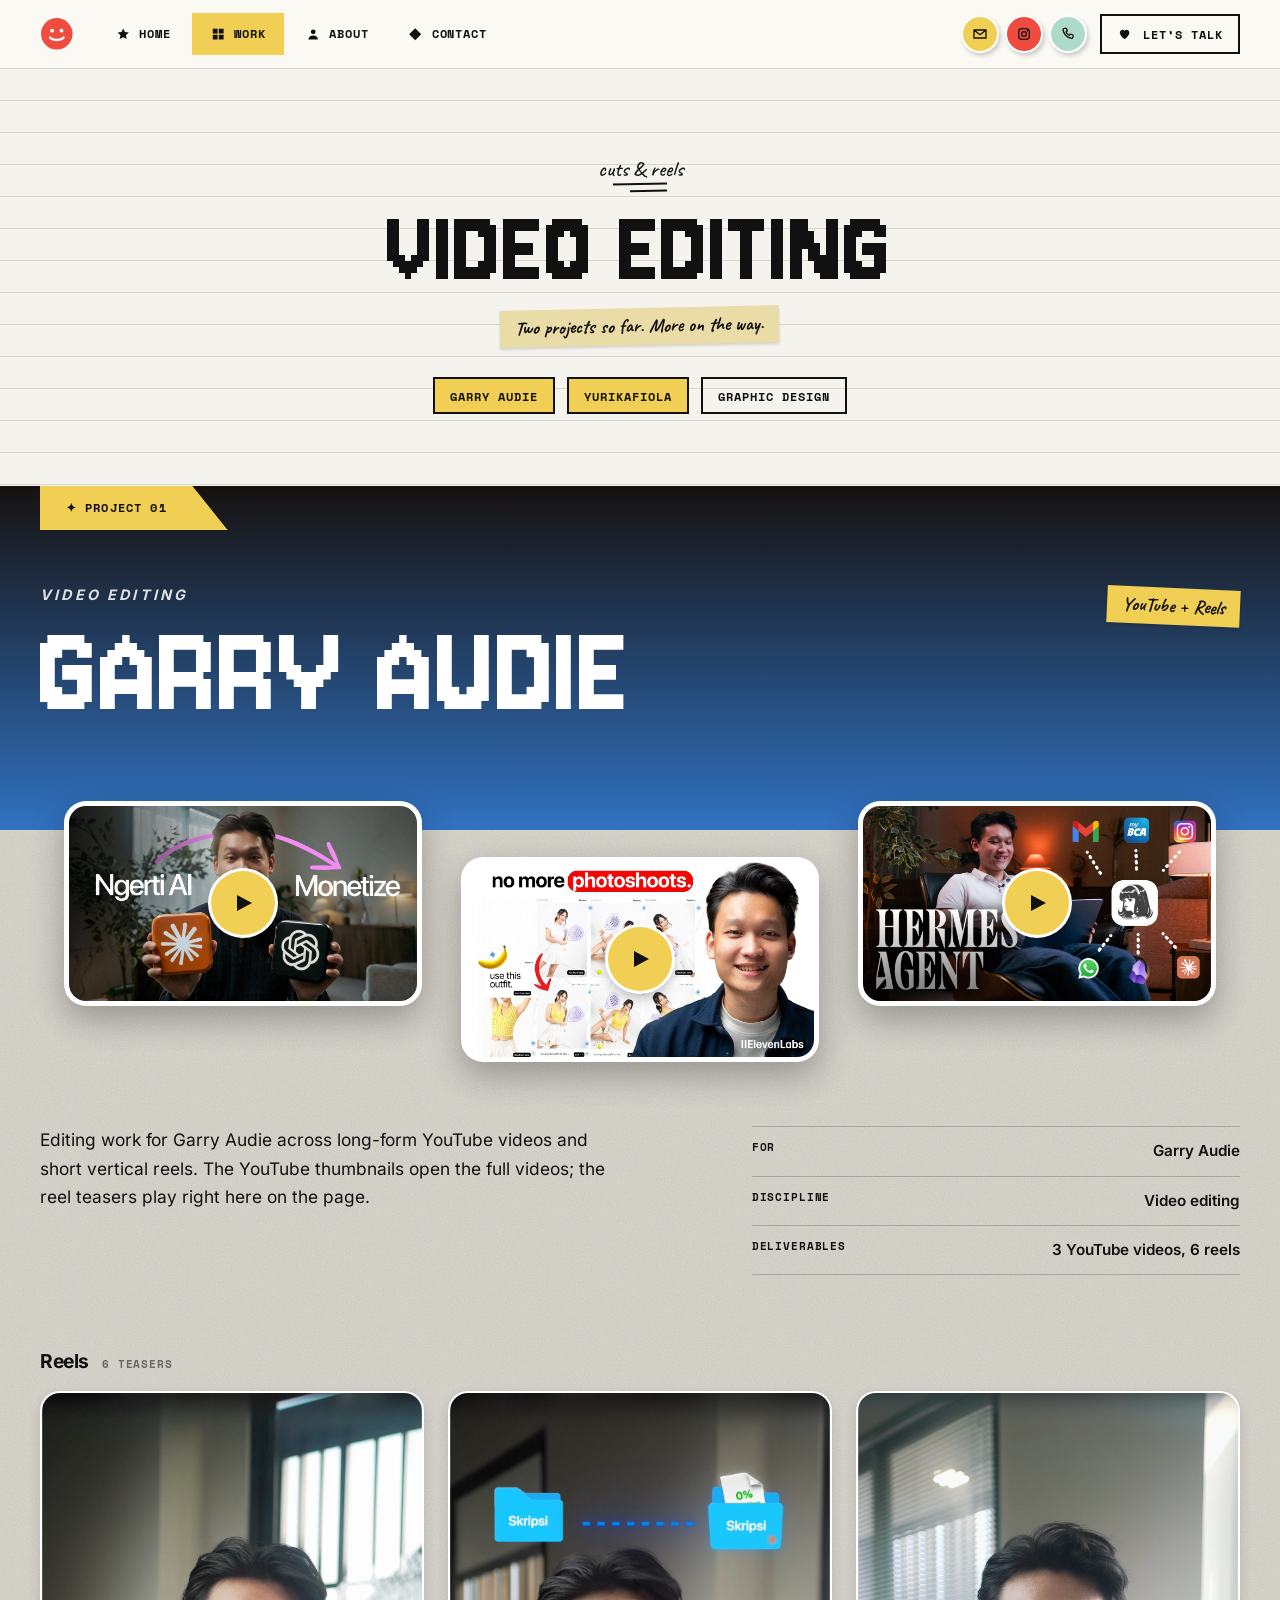
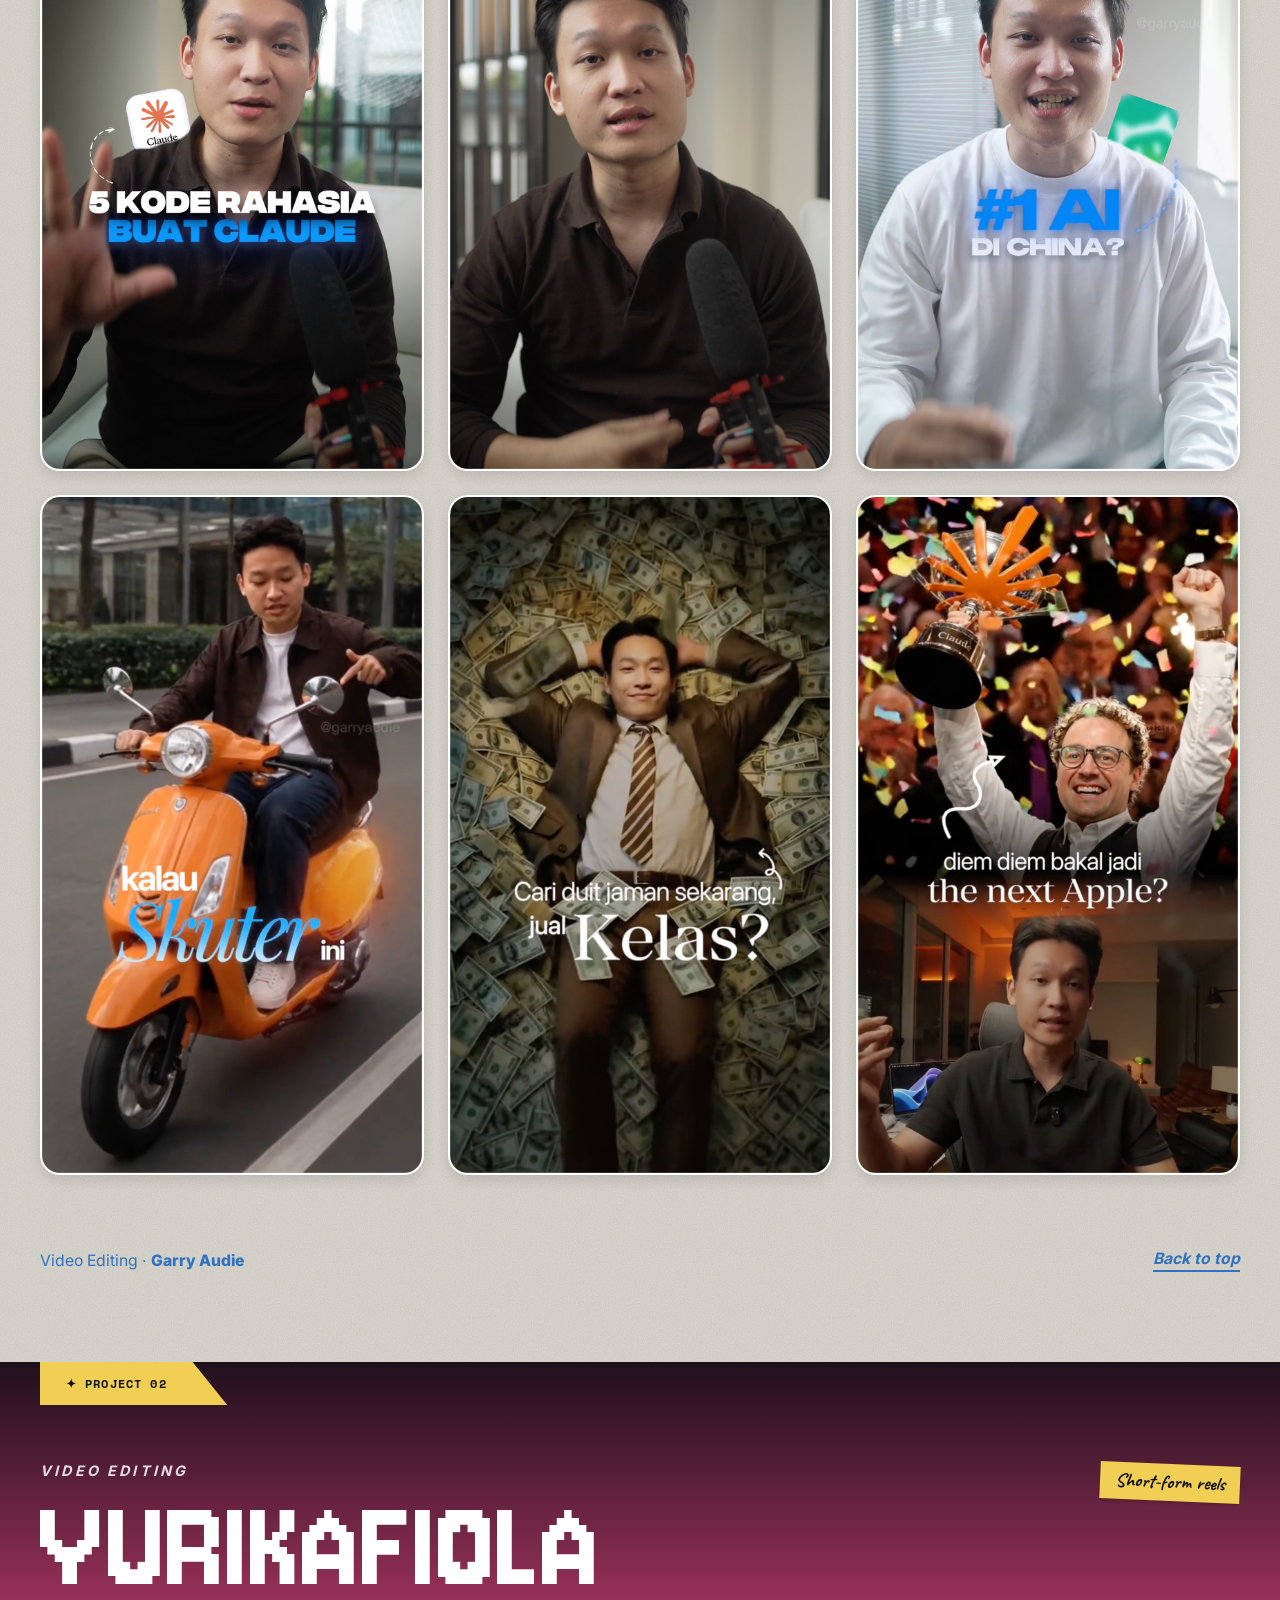
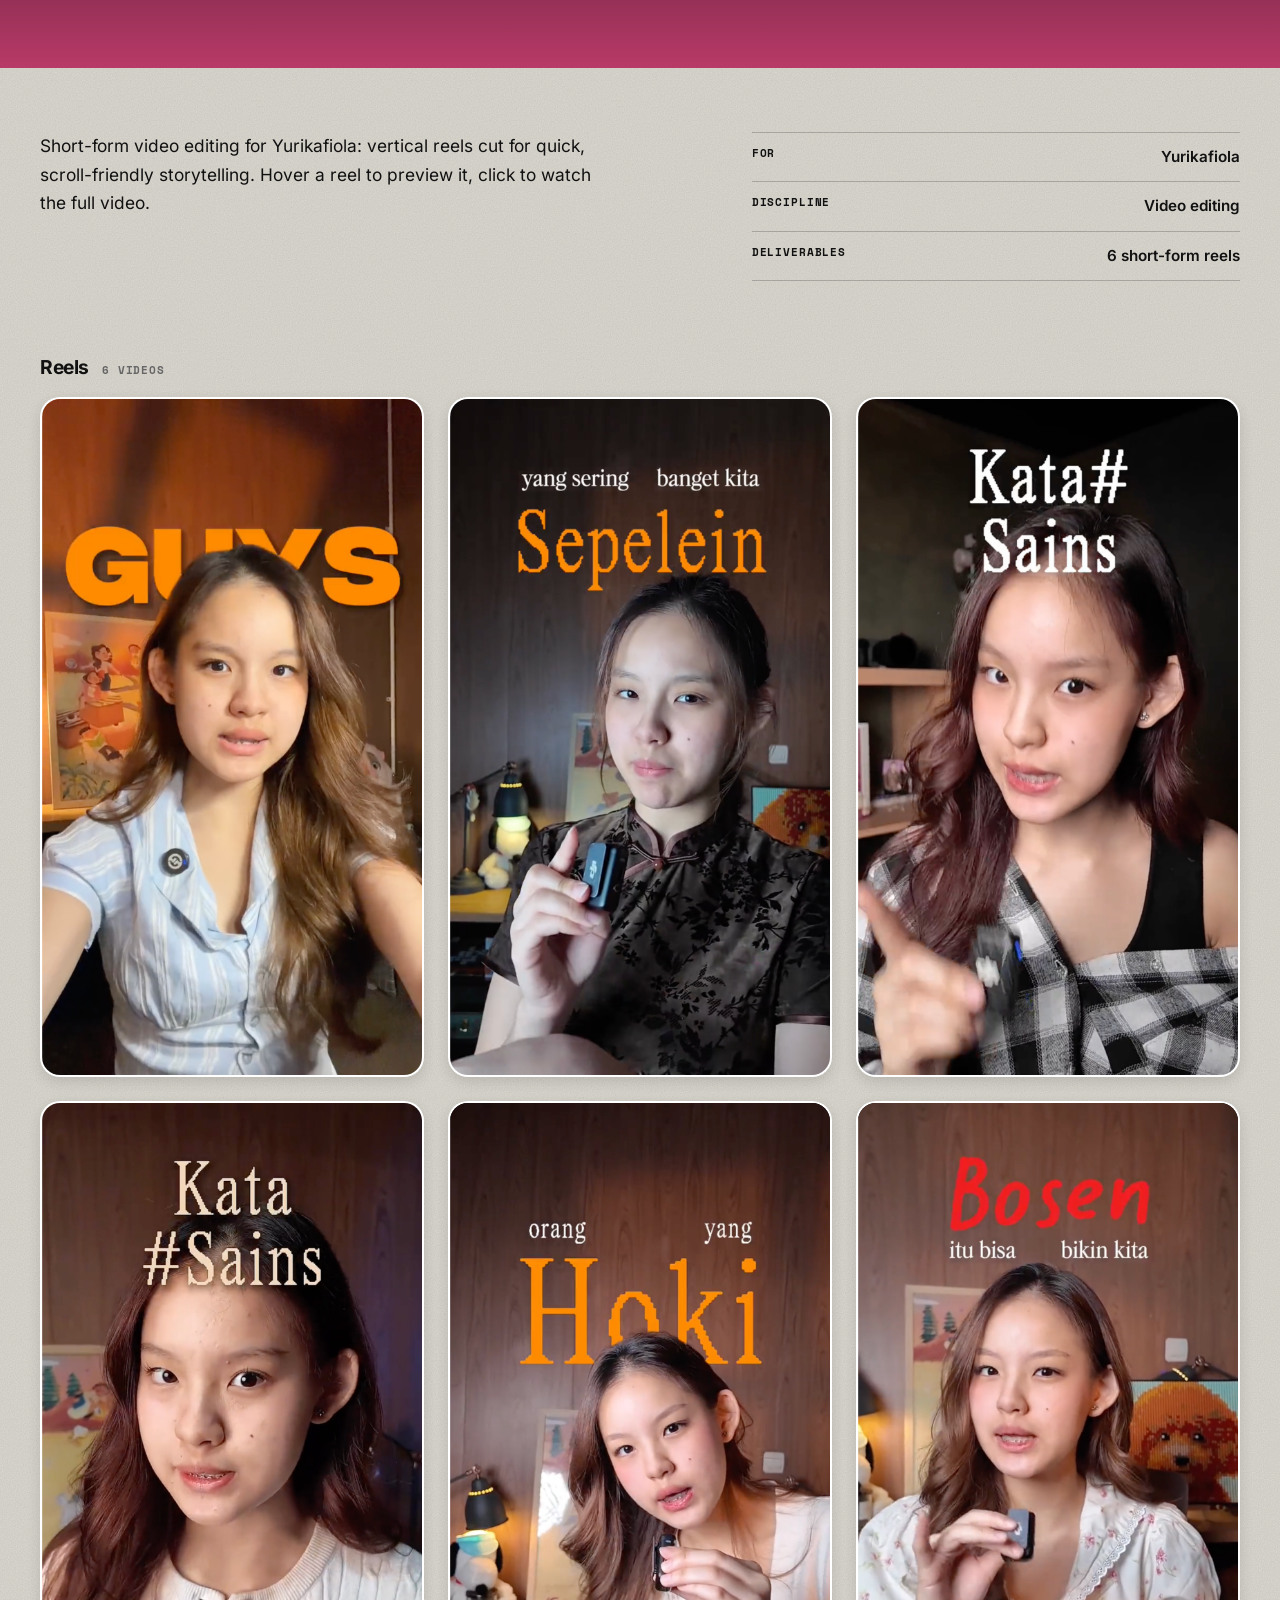
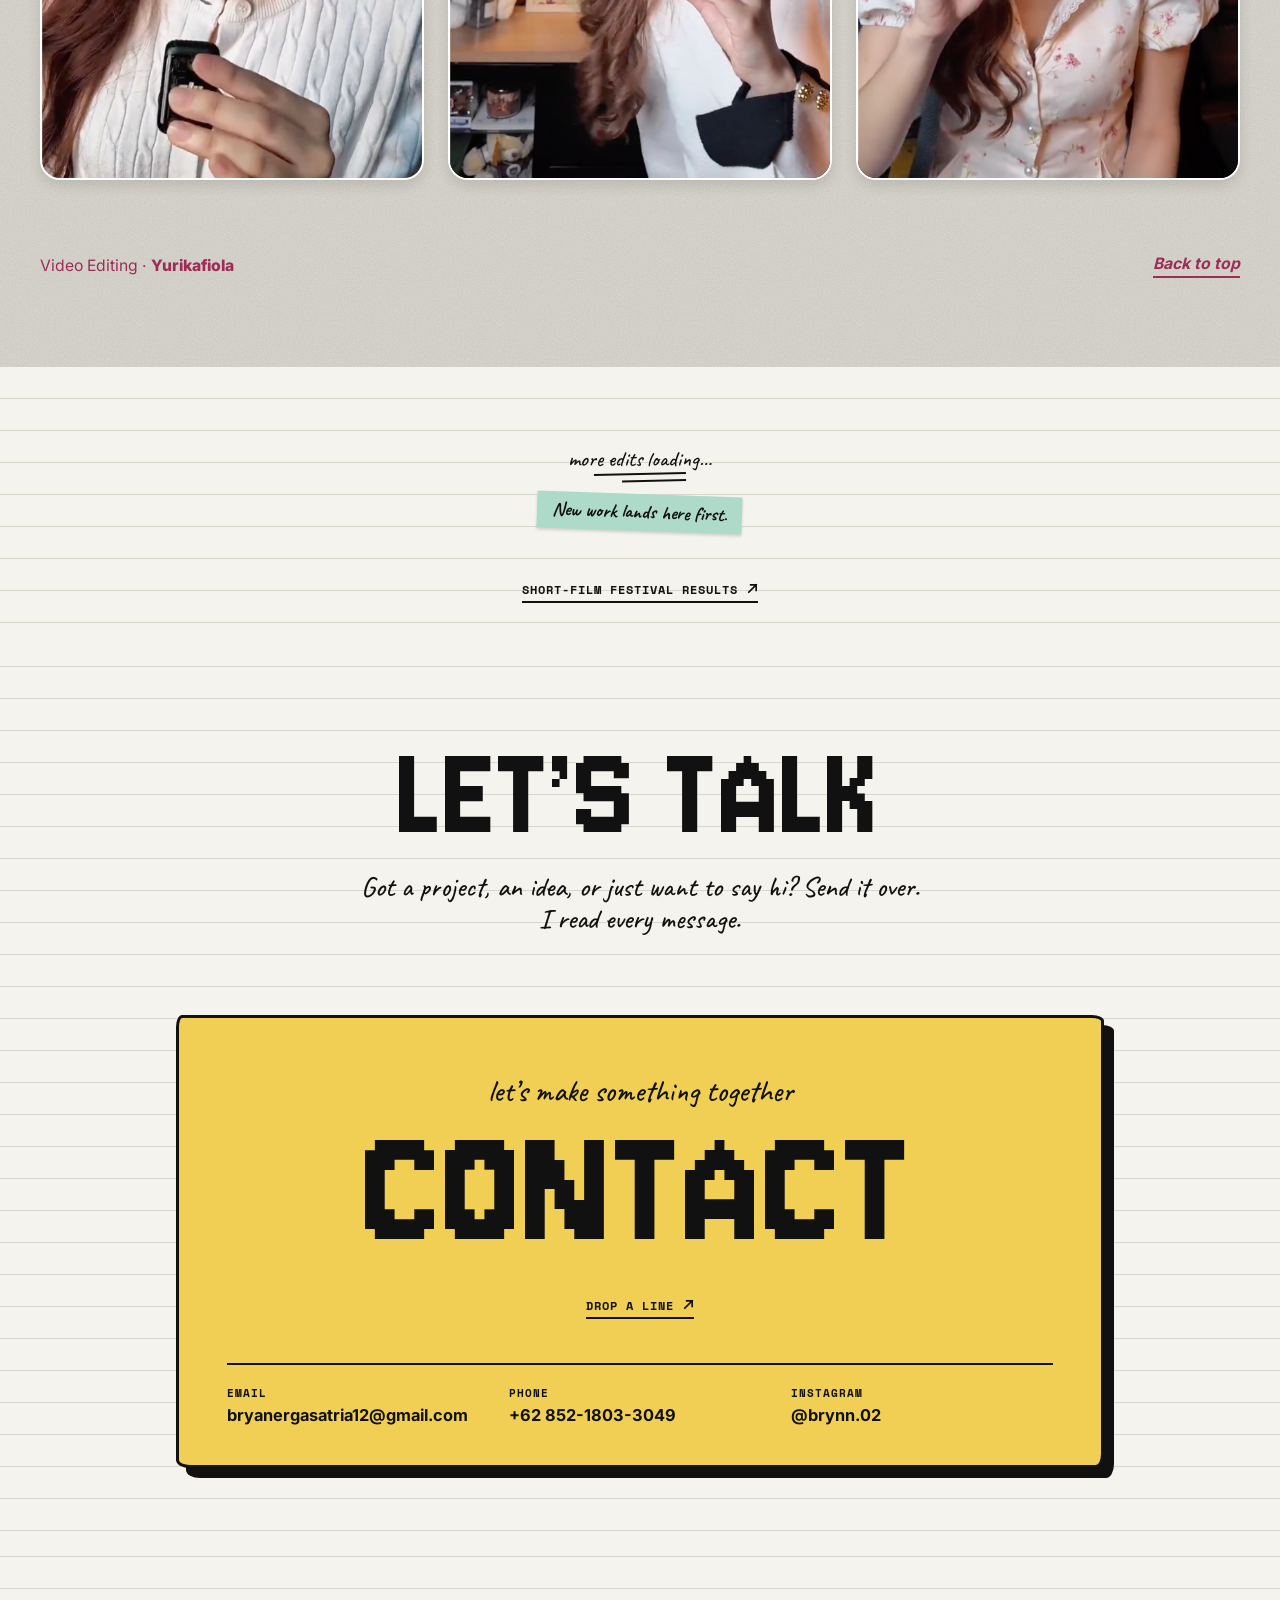
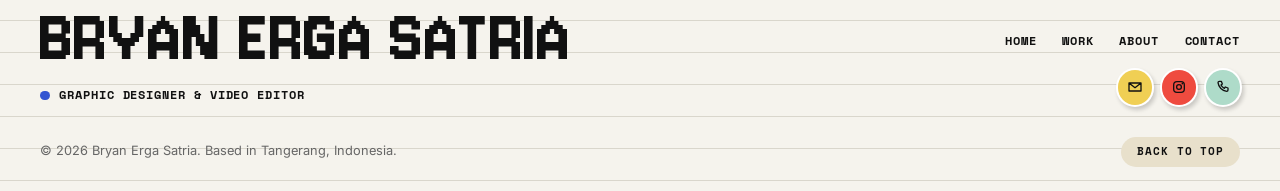
==== commit 48ecbf21: "remove teaser media" ====
--- a/video-editing.html
+++ b/video-editing.html
@@ -14,8 +14,6 @@
   <link rel="stylesheet" href="css/base.css">
   <link rel="stylesheet" href="css/components.css">
   <link rel="stylesheet" href="css/pages.css">
-  <script src="js/reels-hover.js" defer></script>
-
 </head>
 <body id="top">
   <a class="skip-link" href="#main">Skip to content</a>
@@ -116,31 +114,25 @@
             <ul class="gallery gallery--reels">
             <li class="shot shot--video">
               <a href="https://www.tiktok.com/@garryaudie/video/7664337671346588948">
-              <video muted loop playsinline preload="metadata" poster="assets/img/video/Garry%20Audie/web/reel-01.jpg" width="720" height="1280" aria-label="Reel teaser 1 of 6">
-                <source src="assets/img/video/Garry%20Audie/web/reel-01.mp4" type="video/mp4">
-                Your browser can't play this video.
+              <video muted loop playsinline preload="metadata" poster="assets/img/video/Garry%20Audie/web/reel-01.png" width="720" height="1280" aria-label="Reel teaser 1 of 6">
               </video>
               </a>
             </li>
             <li class="shot shot--video">
               <a href="">
-              <video muted loop playsinline preload="metadata" poster="assets/img/video/Garry%20Audie/web/reel-02.jpg" width="720" height="1280" aria-label="Reel teaser 2 of 6">
-                <source src="assets/img/video/Garry%20Audie/web/reel-02.mp4" type="video/mp4">
-                Your browser can't play this video.
+              <video muted loop playsinline preload="metadata" poster="assets/img/video/Garry%20Audie/web/reel-02.png" width="720" height="1280" aria-label="Reel teaser 2 of 6">
               </video>
               </a>
             </li>
             <li class="shot shot--video">
               <a href="https://www.tiktok.com/@garryaudie/video/7676489433645845780">
-              <video muted loop playsinline preload="metadata" poster="assets/img/video/Garry%20Audie/web/reel-03.jpg" width="720" height="1280" aria-label="Reel teaser 3 of 6">
-                <source src="assets/img/video/Garry%20Audie/web/reel-03.mp4" type="video/mp4">
-                Your browser can't play this video.
+              <video muted loop playsinline preload="metadata" poster="assets/img/video/Garry%20Audie/web/reel-03.png" width="720" height="1280" aria-label="Reel teaser 3 of 6">
               </video>
               </a>
             </li>
             <li class="shot shot--video">
               <a href="https://www.tiktok.com/@garryaudie/video/7684215985280208135">
-              <video muted loop playsinline preload="metadata" poster="assets/img/video/Garry%20Audie/web/reel-04.jpg" width="720" height="1280" aria-label="Reel teaser 4 of 6">
+              <video muted loop playsinline preload="metadata" poster="assets/img/video/Garry%20Audie/web/reel-04.png" width="720" height="1280" aria-label="Reel teaser 4 of 6">
                 <source src="assets/img/video/Garry%20Audie/web/reel-04.mp4" type="video/mp4">
                 Your browser can't play this video.
               </video>
@@ -148,16 +140,12 @@
             </li>
             <li class="shot shot--video">
               <a href="">
-              <video muted loop playsinline preload="metadata" poster="assets/img/video/Garry%20Audie/web/reel-05.jpg" width="720" height="1280" aria-label="Reel teaser 5 of 6">
-                <source src="assets/img/video/Garry%20Audie/web/reel-05.mp4" type="video/mp4">
-                Your browser can't play this video.
-              </video>
-              </a>
-            </li>
-            <li class="shot shot--video">
-              <video muted loop playsinline preload="metadata" poster="assets/img/video/Garry%20Audie/web/reel-06.jpg" width="720" height="1280" aria-label="Reel teaser 6 of 6">
-                <source src="assets/img/video/Garry%20Audie/web/reel-06.mp4" type="video/mp4">
-                Your browser can't play this video.
+              <video muted loop playsinline preload="metadata" poster="assets/img/video/Garry%20Audie/web/reel-05.png" width="720" height="1280" aria-label="Reel teaser 5 of 6">
+              </video>
+              </a>
+            </li>
+            <li class="shot shot--video">
+              <video muted loop playsinline preload="metadata" poster="assets/img/video/Garry%20Audie/web/reel-06.png" width="720" height="1280" aria-label="Reel teaser 6 of 6">
               </video>
             </li>
             </ul>
@@ -203,54 +191,42 @@
             <li class="shot shot--video">
               <!-- ADD REEL LINK 1: paste the video URL into href (replace the #) -->
               <a href="#" target="_blank" rel="noopener" aria-label="Open reel 1 of 6">
-                <video muted loop playsinline preload="metadata" poster="assets/img/video/Yurikafiola/web/reel-01.jpg" width="720" height="1280" aria-label="Reel 1 of 6 by Yurikafiola">
-                  <source src="assets/img/video/Yurikafiola/web/reel-01.mp4" type="video/mp4">
-                  Your browser can't play this video.
+                <video muted loop playsinline preload="metadata" poster="assets/img/video/Yurikafiola/web/reel-01.png" width="720" height="1280" aria-label="Reel 1 of 6 by Yurikafiola">
                 </video>
               </a>
             </li>
             <li class="shot shot--video">
               <!-- ADD REEL LINK 2: paste the video URL into href (replace the #) -->
               <a href="#" target="_blank" rel="noopener" aria-label="Open reel 2 of 6">
-                <video muted loop playsinline preload="metadata" poster="assets/img/video/Yurikafiola/web/reel-02.jpg" width="720" height="1280" aria-label="Reel 2 of 6 by Yurikafiola">
-                  <source src="assets/img/video/Yurikafiola/web/reel-02.mp4" type="video/mp4">
-                  Your browser can't play this video.
+                <video muted loop playsinline preload="metadata" poster="assets/img/video/Yurikafiola/web/reel-02.png" width="720" height="1280" aria-label="Reel 2 of 6 by Yurikafiola">
                 </video>
               </a>
             </li>
             <li class="shot shot--video">
               <!-- ADD REEL LINK 3: paste the video URL into href (replace the #) -->
               <a href="#" target="_blank" rel="noopener" aria-label="Open reel 3 of 6">
-                <video muted loop playsinline preload="metadata" poster="assets/img/video/Yurikafiola/web/reel-03.jpg" width="720" height="1280" aria-label="Reel 3 of 6 by Yurikafiola">
-                  <source src="assets/img/video/Yurikafiola/web/reel-03.mp4" type="video/mp4">
-                  Your browser can't play this video.
+                <video muted loop playsinline preload="metadata" poster="assets/img/video/Yurikafiola/web/reel-03.png" width="720" height="1280" aria-label="Reel 3 of 6 by Yurikafiola">
                 </video>
               </a>
             </li>
             <li class="shot shot--video">
               <!-- ADD REEL LINK 4: paste the video URL into href (replace the #) -->
               <a href="#" target="_blank" rel="noopener" aria-label="Open reel 4 of 6">
-                <video muted loop playsinline preload="metadata" poster="assets/img/video/Yurikafiola/web/reel-04.jpg" width="720" height="1280" aria-label="Reel 4 of 6 by Yurikafiola">
-                  <source src="assets/img/video/Yurikafiola/web/reel-04.mp4" type="video/mp4">
-                  Your browser can't play this video.
+                <video muted loop playsinline preload="metadata" poster="assets/img/video/Yurikafiola/web/reel-04.png" width="720" height="1280" aria-label="Reel 4 of 6 by Yurikafiola">
                 </video>
               </a>
             </li>
             <li class="shot shot--video">
               <!-- ADD REEL LINK 5: paste the video URL into href (replace the #) -->
               <a href="#" target="_blank" rel="noopener" aria-label="Open reel 5 of 6">
-                <video muted loop playsinline preload="metadata" poster="assets/img/video/Yurikafiola/web/reel-05.jpg" width="720" height="1280" aria-label="Reel 5 of 6 by Yurikafiola">
-                  <source src="assets/img/video/Yurikafiola/web/reel-05.mp4" type="video/mp4">
-                  Your browser can't play this video.
+                <video muted loop playsinline preload="metadata" poster="assets/img/video/Yurikafiola/web/reel-05.png" width="720" height="1280" aria-label="Reel 5 of 6 by Yurikafiola">
                 </video>
               </a>
             </li>
             <li class="shot shot--video">
               <!-- ADD REEL LINK 6: paste the video URL into href (replace the #) -->
               <a href="#" target="_blank" rel="noopener" aria-label="Open reel 6 of 6">
-                <video muted loop playsinline preload="metadata" poster="assets/img/video/Yurikafiola/web/reel-06.jpg" width="720" height="1280" aria-label="Reel 6 of 6 by Yurikafiola">
-                  <source src="assets/img/video/Yurikafiola/web/reel-06.mp4" type="video/mp4">
-                  Your browser can't play this video.
+                <video muted loop playsinline preload="metadata" poster="assets/img/video/Yurikafiola/web/reel-06.png" width="720" height="1280" aria-label="Reel 6 of 6 by Yurikafiola">
                 </video>
               </a>
             </li>
